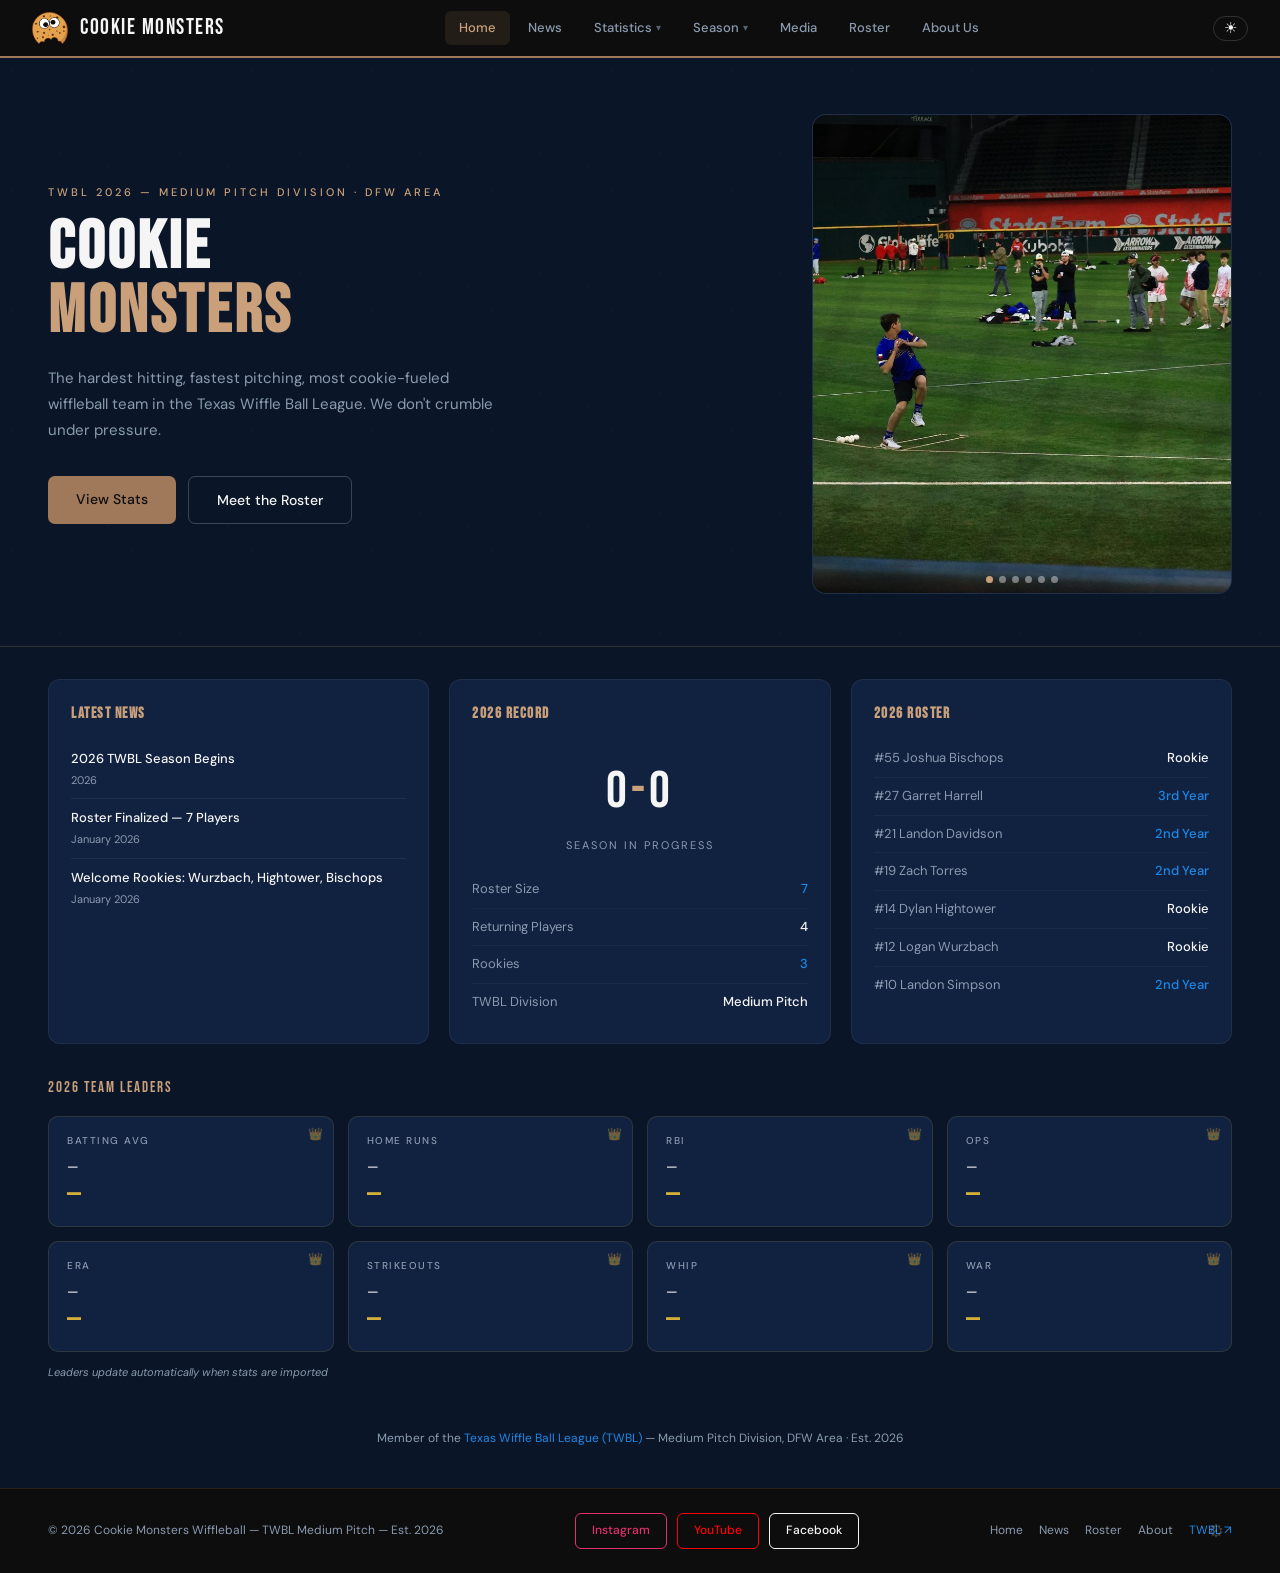
==== index.html @ b8bfb350 "Add files via upload" ====
<!DOCTYPE html>
<html lang="en">
<head>
  <meta charset="UTF-8"/>
  <meta name="viewport" content="width=device-width, initial-scale=1.0"/>
  <title>Cookie Monsters — TWBL Wiffleball</title>
  <meta name="description" content="Cookie Monsters wiffleball team — TWBL Medium Pitch Division, DFW Area. Est. 2026."/>
  <link rel="icon" type="image/png" href="assets/logo-transparent.png"/>
  <link rel="stylesheet" href="style.css"/>
</head>
<body>

<nav>
  <a class="nav-logo" href="#home" onclick="showPage('home')">
    <img src="assets/logo-transparent.png" alt="Cookie Monsters Logo"/>
    COOKIE MONSTERS
  </a>
  <ul class="nav-links" id="nav-links">
    <li><a class="nav-link active" data-page="home" href="#home" onclick="showPage('home')">Home</a></li>
    <li><a class="nav-link" data-page="news" href="#news" onclick="showPage('news')">News</a></li>
    <li class="nav-dropdown" id="stats-dropdown">
      <a class="nav-link" data-page="stats" href="#batting" onclick="showStatsNav()">
        Statistics <span class="dropdown-arrow">▾</span>
      </a>
      <div class="dropdown-menu">
        <a class="dropdown-item" data-tab="batting"  href="#batting"  onclick="showStats('batting')">Batting Stats</a>
        <a class="dropdown-item" data-tab="pitching" href="#pitching" onclick="showStats('pitching')">Pitching Stats</a>
        <a class="dropdown-item" data-tab="fielding" href="#fielding" onclick="showStats('fielding')">Fielding Stats</a>
        <a class="dropdown-item" data-tab="advanced" href="#advanced" onclick="showStats('advanced')">Advanced Stats</a>
        <a class="dropdown-item" data-tab="team"     href="#team"     onclick="showStats('team')">Team Stats</a>
        <div class="dropdown-divider"></div>
        <a class="dropdown-item" data-tab="import"   href="#import"   onclick="showStats('import')">⬆ Import Spreadsheet</a>
      </div>
    </li>
    <li class="nav-dropdown" id="season-dropdown">
      <a class="nav-link" data-page="season" href="#recaps" onclick="showPage('recaps')">
        Season <span class="dropdown-arrow">▾</span>
      </a>
      <div class="dropdown-menu">
        <a class="dropdown-item" data-page="results" href="#results" onclick="showPage('results')">Results</a>
        <a class="dropdown-item" data-page="recaps"  href="#recaps"  onclick="showPage('recaps')">Season Recaps</a>
      </div>
    </li>
    <li><a class="nav-link" data-page="media" href="#media" onclick="showPage('media')">Media</a></li>
    <li><a class="nav-link" data-page="roster" href="#roster" onclick="showPage('roster')">Roster</a></li>
    <li><a class="nav-link" data-page="about"  href="#about"  onclick="showPage('about')">About Us</a></li>
  </ul>
  <button class="theme-toggle" id="theme-toggle" onclick="toggleTheme()" aria-label="Toggle theme">☀</button>
  <button class="nav-hamburger" id="hamburger" aria-label="Open menu">
    <span></span><span></span><span></span>
  </button>
</nav>

<!-- HOME -->
<main id="page-home" class="page active">
  <section class="hero hero-split">
    <div class="hero-pattern"></div>
    <div class="hero-content">
      <div class="hero-tag">TWBL 2026 — Medium Pitch Division · DFW Area</div>
      <h1>COOKIE<br><span>MONSTERS</span></h1>
      <p>The hardest hitting, fastest pitching, most cookie-fueled wiffleball team in the Texas Wiffle Ball League. We don't crumble under pressure.</p>
      <div class="hero-btns">
        <a class="btn-primary" href="#batting" onclick="showStats('batting')">View Stats</a>
        <a class="btn-outline" href="#roster"  onclick="showPage('roster')">Meet the Roster</a>
      </div>
    </div>
    <div class="hero-slideshow">
      <div class="slideshow-track" id="slideshow-track">
        <div class="slide"><img src="assets/MediaPic5.jpg" alt="Cookie Monsters"/></div>
        <div class="slide"><img src="assets/MediaPic7.jpg" alt="Cookie Monsters"/></div>
        <div class="slide"><img src="assets/MediaPic1.jpg" alt="Cookie Monsters"/></div>
        <div class="slide"><img src="assets/MediaPic4.jpg" alt="Cookie Monsters"/></div>
        <div class="slide"><img src="assets/MediaPic3.jpg" alt="Cookie Monsters"/></div>
        <div class="slide"><img src="assets/MediaPic8.jpg" alt="Cookie Monsters"/></div>
      </div>
      <div class="slideshow-dots" id="slideshow-dots"></div>
      <button class="slideshow-nav prev" onclick="slideshowNav(-1)">‹</button>
      <button class="slideshow-nav next" onclick="slideshowNav(1)">›</button>
    </div>
  </section>
  <section class="home-grid">
    <div class="home-card">
      <h3>Latest News</h3>
      <div class="news-item"><div class="title">2026 TWBL Season Begins</div><div class="date">2026</div></div>
      <div class="news-item"><div class="title">Roster Finalized — 7 Players</div><div class="date">January 2026</div></div>
      <div class="news-item"><div class="title">Welcome Rookies: Wurzbach, Hightower, Bischops</div><div class="date">January 2026</div></div>
    </div>
    <div class="home-card">
      <h3>2026 Record</h3>
      <div class="record-display">
        <div class="record-num" id="home-record-display">0<span>-</span>0</div>
        <div class="record-sub">Season In Progress</div>
      </div>
      <div class="stat-row"><span class="stat-label">Roster Size</span><span class="stat-val blue">7</span></div>
      <div class="stat-row"><span class="stat-label">Returning Players</span><span class="stat-val">4</span></div>
      <div class="stat-row"><span class="stat-label">Rookies</span><span class="stat-val blue">3</span></div>
      <div class="stat-row"><span class="stat-label">TWBL Division</span><span class="stat-val">Medium Pitch</span></div>
    </div>
    <div class="home-card">
      <h3>2026 Roster</h3>
      <div class="stat-row"><span class="stat-label">#55 Joshua Bischops</span><span class="stat-val">Rookie</span></div>
      <div class="stat-row"><span class="stat-label">#27 Garret Harrell</span><span class="stat-val blue">3rd Year</span></div>
      <div class="stat-row"><span class="stat-label">#21 Landon Davidson</span><span class="stat-val blue">2nd Year</span></div>
      <div class="stat-row"><span class="stat-label">#19 Zach Torres</span><span class="stat-val blue">2nd Year</span></div>
      <div class="stat-row"><span class="stat-label">#14 Dylan Hightower</span><span class="stat-val">Rookie</span></div>
      <div class="stat-row"><span class="stat-label">#12 Logan Wurzbach</span><span class="stat-val">Rookie</span></div>
      <div class="stat-row"><span class="stat-label">#10 Landon Simpson</span><span class="stat-val blue">2nd Year</span></div>
    </div>
  </section>

  <!-- LEADERBOARD -->
  <div class="leaderboard-section">
    <div class="leaderboard-title">2026 Team Leaders</div>
    <div class="leaderboard-grid" id="leaderboard-grid">
      <div class="leader-card gold">
        <div class="leader-crown">👑</div>
        <div class="leader-stat-name">Batting Avg</div>
        <div class="leader-name" id="leader-ba-name">—</div>
        <div class="leader-val" id="leader-ba-val">—</div>
      </div>
      <div class="leader-card gold">
        <div class="leader-crown">👑</div>
        <div class="leader-stat-name">Home Runs</div>
        <div class="leader-name" id="leader-hr-name">—</div>
        <div class="leader-val" id="leader-hr-val">—</div>
      </div>
      <div class="leader-card gold">
        <div class="leader-crown">👑</div>
        <div class="leader-stat-name">RBI</div>
        <div class="leader-name" id="leader-rbi-name">—</div>
        <div class="leader-val" id="leader-rbi-val">—</div>
      </div>
      <div class="leader-card gold">
        <div class="leader-crown">👑</div>
        <div class="leader-stat-name">OPS</div>
        <div class="leader-name" id="leader-ops-name">—</div>
        <div class="leader-val" id="leader-ops-val">—</div>
      </div>
      <div class="leader-card gold">
        <div class="leader-crown">👑</div>
        <div class="leader-stat-name">ERA</div>
        <div class="leader-name" id="leader-era-name">—</div>
        <div class="leader-val" id="leader-era-val">—</div>
      </div>
      <div class="leader-card gold">
        <div class="leader-crown">👑</div>
        <div class="leader-stat-name">Strikeouts</div>
        <div class="leader-name" id="leader-so-name">—</div>
        <div class="leader-val" id="leader-so-val">—</div>
      </div>
      <div class="leader-card gold">
        <div class="leader-crown">👑</div>
        <div class="leader-stat-name">WHIP</div>
        <div class="leader-name" id="leader-whip-name">—</div>
        <div class="leader-val" id="leader-whip-val">—</div>
      </div>
      <div class="leader-card gold">
        <div class="leader-crown">👑</div>
        <div class="leader-stat-name">WAR</div>
        <div class="leader-name" id="leader-war-name">—</div>
        <div class="leader-val" id="leader-war-val">—</div>
      </div>
    </div>
    <div class="leaderboard-note">Leaders update automatically when stats are imported</div>
  </div>


  <!-- NEXT GAME + PLAYER OF THE GAME -->
  <div class="home-middle-row">

    <!-- NEXT GAME COUNTDOWN -->
    <div class="next-game-card" id="next-game-card" style="display:none;">
      <div class="next-game-label">Next Game</div>
      <div class="next-game-opponent" id="ng-opponent">—</div>
      <div class="next-game-meta" id="ng-meta">—</div>
      <div class="countdown-row">
        <div class="countdown-unit"><div class="countdown-val" id="cd-days">00</div><div class="countdown-label">Days</div></div>
        <div class="countdown-sep">:</div>
        <div class="countdown-unit"><div class="countdown-val" id="cd-hours">00</div><div class="countdown-label">Hrs</div></div>
        <div class="countdown-sep">:</div>
        <div class="countdown-unit"><div class="countdown-val" id="cd-mins">00</div><div class="countdown-label">Min</div></div>
        <div class="countdown-sep">:</div>
        <div class="countdown-unit"><div class="countdown-val" id="cd-secs">00</div><div class="countdown-label">Sec</div></div>
      </div>
      <div class="next-game-location" id="ng-location"></div>
    </div>

    <!-- PLAYER OF THE GAME -->
    <div class="potg-card" id="potg-card" style="display:none;">
      <div class="potg-label">⭐ Player of the Game</div>
      <div class="potg-inner">
        <div class="potg-number" id="potg-number">—</div>
        <div class="potg-info">
          <div class="potg-name" id="potg-name">—</div>
          <div class="potg-game" id="potg-game">—</div>
          <div class="potg-stats" id="potg-stats"></div>
        </div>
      </div>
    </div>

  </div>

  <!-- LAST GAME SPOTLIGHT -->
  <div class="last-game-section" id="last-game-section" style="display:none;">
    <div class="last-game-label">Last Game</div>
    <div class="last-game-card">
      <div class="last-game-result" id="lg-result-badge"></div>
      <div class="last-game-info">
        <div class="last-game-score" id="lg-score">—</div>
        <div class="last-game-opp" id="lg-opp">—</div>
        <div class="last-game-meta" id="lg-meta">—</div>
      </div>
      <div class="last-game-notes" id="lg-notes"></div>
    </div>
  </div>

  <div class="home-footer-note">
    Member of the <a href="https://www.texaswiffleball.com" target="_blank" rel="noopener">Texas Wiffle Ball League (TWBL)</a> — Medium Pitch Division, DFW Area · Est. 2026
  </div>
</main>

<!-- NEWS -->
<main id="page-news" class="page">
  <div class="page-header"><h2>News &amp; Updates</h2><p>Game recaps, announcements, and team highlights</p></div>
  <div class="news-filter-bar">
    <button class="news-filter-btn active" onclick="filterNews('all', this)">All</button>
    <button class="news-filter-btn" onclick="filterNews('recap', this)">Game Recaps</button>
    <button class="news-filter-btn" onclick="filterNews('team', this)">Team News</button>
    <button class="news-filter-btn" onclick="filterNews('media', this)">Media</button>
  </div>
  <section class="news-grid" id="news-grid">
    <article class="news-card" data-category="team"><div class="news-img">TEAM NEWS</div><div class="news-body"><div class="news-tag">Team News</div><h3>2026 Roster Finalized</h3><p>Cookie Monsters are locked in for TWBL 2026 with 4 returning players and 3 rookies joining the squad. Watch out for this crew.</p><div class="news-date">January 2026</div></div></article>
    <article class="news-card" data-category="team"><div class="news-img">SEASON PREVIEW</div><div class="news-body"><div class="news-tag">Preview</div><h3>Season Preview: TWBL 2026</h3><p>Breaking down the competition and what Cookie Monsters need to do to make a deep playoff run this year.</p><div class="news-date">January 2026</div></div></article>
    <article class="news-card" data-category="team"><div class="news-img">ROOKIE SPOTLIGHT</div><div class="news-body"><div class="news-tag">Spotlight</div><h3>Rookie Watch: Wurzbach, Hightower &amp; Bischops</h3><p>Three new faces join the Cookie Monsters lineup for 2026. Get to know them before opening day.</p><div class="news-date">January 2026</div></div></article>
    <article class="news-card" data-category="media"><div class="news-img">YOUTUBE</div><div class="news-body"><div class="news-tag">YouTube</div><h3>Follow Us on YouTube</h3><p>Check out the Cookie Monsters YouTube channel for highlights, game recaps, and more from the 2026 TWBL season.</p><div class="news-date">2026</div></div></article>
  </section>

</main>

<!-- STATISTICS -->
<main id="page-stats" class="page">
  <div class="page-header">
    <h2 id="stats-title">Batting Stats</h2>
    <p id="stats-sub">2026 Season — Standard Batting</p>
  </div>
  <div class="stats-content">

    <!-- BATTING -->
    <div id="stat-batting" class="stat-tab">
      <div class="stats-section-label">Standard Batting — 2026 Season</div>
      <div class="stats-table-wrap">
        <table class="stats-table" id="table-batting">
          <thead><tr>
            <th>#</th><th>Player</th><th>G</th><th>PA</th><th>AB</th>
            <th>R</th><th>H</th><th>1B</th><th>2B</th><th>3B</th><th>HR</th>
            <th>RBI</th><th>BB</th><th>SO</th><th>BA</th><th>OBP</th><th>SLG</th><th>OPS</th><th>OPS+</th><th>WOBA</th><th>TB</th><th>WAR</th>
          </tr></thead>
          <tbody id="tbody-batting">
            <tr><td class="num">27</td><td class="name" onclick="showPlayer('harrell')" data-number="27">Garret Harrell</td><td>—</td><td>—</td><td>—</td><td>—</td><td>—</td><td>—</td><td>—</td><td>—</td><td>—</td><td>—</td><td>—</td><td>—</td><td>—</td><td>—</td><td>—</td><td>—</td><td>—</td><td>—</td><td>—</td><td>—</td></tr>
            <tr><td class="num">10</td><td class="name" onclick="showPlayer('simpson')" data-number="10">Landon Simpson</td><td>—</td><td>—</td><td>—</td><td>—</td><td>—</td><td>—</td><td>—</td><td>—</td><td>—</td><td>—</td><td>—</td><td>—</td><td>—</td><td>—</td><td>—</td><td>—</td><td>—</td><td>—</td><td>—</td><td>—</td></tr>
            <tr><td class="num">12</td><td class="name" onclick="showPlayer('wurzbach')" data-number="12">Logan Wurzbach</td><td>—</td><td>—</td><td>—</td><td>—</td><td>—</td><td>—</td><td>—</td><td>—</td><td>—</td><td>—</td><td>—</td><td>—</td><td>—</td><td>—</td><td>—</td><td>—</td><td>—</td><td>—</td><td>—</td><td>—</td></tr>
            <tr><td class="num">14</td><td class="name" onclick="showPlayer('hightower')" data-number="14">Dylan Hightower</td><td>—</td><td>—</td><td>—</td><td>—</td><td>—</td><td>—</td><td>—</td><td>—</td><td>—</td><td>—</td><td>—</td><td>—</td><td>—</td><td>—</td><td>—</td><td>—</td><td>—</td><td>—</td><td>—</td><td>—</td></tr>
            <tr><td class="num">19</td><td class="name" onclick="showPlayer('torres')" data-number="19">Zach Torres</td><td>—</td><td>—</td><td>—</td><td>—</td><td>—</td><td>—</td><td>—</td><td>—</td><td>—</td><td>—</td><td>—</td><td>—</td><td>—</td><td>—</td><td>—</td><td>—</td><td>—</td><td>—</td><td>—</td><td>—</td></tr>
            <tr><td class="num">21</td><td class="name" onclick="showPlayer('davidson')" data-number="21">Landon Davidson</td><td>—</td><td>—</td><td>—</td><td>—</td><td>—</td><td>—</td><td>—</td><td>—</td><td>—</td><td>—</td><td>—</td><td>—</td><td>—</td><td>—</td><td>—</td><td>—</td><td>—</td><td>—</td><td>—</td><td>—</td></tr>
            <tr><td class="num">55</td><td class="name" onclick="showPlayer('bischops')" data-number="55">Joshua Bischops</td><td>—</td><td>—</td><td>—</td><td>—</td><td>—</td><td>—</td><td>—</td><td>—</td><td>—</td><td>—</td><td>—</td><td>—</td><td>—</td><td>—</td><td>—</td><td>—</td><td>—</td><td>—</td><td>—</td><td>—</td></tr>
          </tbody>
        </table>
      </div>
      <p class="stats-empty">Stats will populate once the 2026 season begins. Click a player name to view their profile.</p>
    </div>

    <!-- PITCHING -->
    <div id="stat-pitching" class="stat-tab" style="display:none;">
      <div class="stats-section-label">Standard Pitching — 2026 Season</div>
      <div class="stats-table-wrap">
        <table class="stats-table" id="table-pitching">
          <thead><tr>
            <th>#</th><th>Player</th><th>W</th><th>L</th><th>W-L%</th><th>ERA</th>
            <th>G</th><th>GS</th><th>GF</th><th>SV</th><th>IP</th><th>H</th>
            <th>R</th><th>ER</th><th>HR</th><th>BB</th><th>SO</th><th>BF</th><th>WHIP</th><th>SO/BB</th><th>WAR</th>
          </tr></thead>
          <tbody id="tbody-pitching">
            <tr><td class="num">27</td><td class="name" onclick="showPlayer('harrell')" data-number="27">Garret Harrell</td><td>—</td><td>—</td><td>—</td><td>—</td><td>—</td><td>—</td><td>—</td><td>—</td><td>—</td><td>—</td><td>—</td><td>—</td><td>—</td><td>—</td><td>—</td><td>—</td><td>—</td><td>—</td><td>—</td></tr>
            <tr><td class="num">10</td><td class="name" onclick="showPlayer('simpson')" data-number="10">Landon Simpson</td><td>—</td><td>—</td><td>—</td><td>—</td><td>—</td><td>—</td><td>—</td><td>—</td><td>—</td><td>—</td><td>—</td><td>—</td><td>—</td><td>—</td><td>—</td><td>—</td><td>—</td><td>—</td><td>—</td></tr>
            <tr><td class="num">12</td><td class="name" onclick="showPlayer('wurzbach')" data-number="12">Logan Wurzbach</td><td>—</td><td>—</td><td>—</td><td>—</td><td>—</td><td>—</td><td>—</td><td>—</td><td>—</td><td>—</td><td>—</td><td>—</td><td>—</td><td>—</td><td>—</td><td>—</td><td>—</td><td>—</td><td>—</td></tr>
            <tr><td class="num">14</td><td class="name" onclick="showPlayer('hightower')" data-number="14">Dylan Hightower</td><td>—</td><td>—</td><td>—</td><td>—</td><td>—</td><td>—</td><td>—</td><td>—</td><td>—</td><td>—</td><td>—</td><td>—</td><td>—</td><td>—</td><td>—</td><td>—</td><td>—</td><td>—</td><td>—</td></tr>
            <tr><td class="num">19</td><td class="name" onclick="showPlayer('torres')" data-number="19">Zach Torres</td><td>—</td><td>—</td><td>—</td><td>—</td><td>—</td><td>—</td><td>—</td><td>—</td><td>—</td><td>—</td><td>—</td><td>—</td><td>—</td><td>—</td><td>—</td><td>—</td><td>—</td><td>—</td><td>—</td></tr>
            <tr><td class="num">21</td><td class="name" onclick="showPlayer('davidson')" data-number="21">Landon Davidson</td><td>—</td><td>—</td><td>—</td><td>—</td><td>—</td><td>—</td><td>—</td><td>—</td><td>—</td><td>—</td><td>—</td><td>—</td><td>—</td><td>—</td><td>—</td><td>—</td><td>—</td><td>—</td><td>—</td></tr>
            <tr><td class="num">55</td><td class="name" onclick="showPlayer('bischops')" data-number="55">Joshua Bischops</td><td>—</td><td>—</td><td>—</td><td>—</td><td>—</td><td>—</td><td>—</td><td>—</td><td>—</td><td>—</td><td>—</td><td>—</td><td>—</td><td>—</td><td>—</td><td>—</td><td>—</td><td>—</td><td>—</td></tr>
          </tbody>
        </table>
      </div>
      <p class="stats-empty">Stats will populate once the 2026 season begins. Click a player name to view their profile.</p>
    </div>

    <!-- FIELDING -->
    <div id="stat-fielding" class="stat-tab" style="display:none;">
      <div class="stats-section-label">Standard Fielding — 2026 Season</div>
      <div class="stats-table-wrap">
        <table class="stats-table" id="table-fielding">
          <thead><tr>
            <th>#</th><th>Player</th><th>G</th><th>GS</th><th>Inn</th><th>CH</th><th>PO</th><th>A</th><th>E</th><th>DP</th><th>Fld%</th><th>RF/4</th><th>RF/G</th><th>POS</th><th>WAR</th>
          </tr></thead>
          <tbody id="tbody-fielding">
            <tr><td class="num">27</td><td class="name" onclick="showPlayer('harrell')" data-number="27">Garret Harrell</td><td>—</td><td>—</td><td>—</td><td>—</td><td>—</td><td>—</td><td>—</td><td>—</td><td>—</td><td>—</td><td>—</td><td>—</td><td>—</td></tr>
            <tr><td class="num">10</td><td class="name" onclick="showPlayer('simpson')" data-number="10">Landon Simpson</td><td>—</td><td>—</td><td>—</td><td>—</td><td>—</td><td>—</td><td>—</td><td>—</td><td>—</td><td>—</td><td>—</td><td>—</td><td>—</td></tr>
            <tr><td class="num">12</td><td class="name" onclick="showPlayer('wurzbach')" data-number="12">Logan Wurzbach</td><td>—</td><td>—</td><td>—</td><td>—</td><td>—</td><td>—</td><td>—</td><td>—</td><td>—</td><td>—</td><td>—</td><td>—</td><td>—</td></tr>
            <tr><td class="num">14</td><td class="name" onclick="showPlayer('hightower')" data-number="14">Dylan Hightower</td><td>—</td><td>—</td><td>—</td><td>—</td><td>—</td><td>—</td><td>—</td><td>—</td><td>—</td><td>—</td><td>—</td><td>—</td><td>—</td></tr>
            <tr><td class="num">19</td><td class="name" onclick="showPlayer('torres')" data-number="19">Zach Torres</td><td>—</td><td>—</td><td>—</td><td>—</td><td>—</td><td>—</td><td>—</td><td>—</td><td>—</td><td>—</td><td>—</td><td>—</td><td>—</td></tr>
            <tr><td class="num">21</td><td class="name" onclick="showPlayer('davidson')" data-number="21">Landon Davidson</td><td>—</td><td>—</td><td>—</td><td>—</td><td>—</td><td>—</td><td>—</td><td>—</td><td>—</td><td>—</td><td>—</td><td>—</td><td>—</td></tr>
            <tr><td class="num">55</td><td class="name" onclick="showPlayer('bischops')" data-number="55">Joshua Bischops</td><td>—</td><td>—</td><td>—</td><td>—</td><td>—</td><td>—</td><td>—</td><td>—</td><td>—</td><td>—</td><td>—</td><td>—</td><td>—</td></tr>
          </tbody>
        </table>
      </div>
      <p class="stats-empty">Stats will populate once the 2026 season begins.</p>
    </div>

    <!-- ADVANCED -->
    <div id="stat-advanced" class="stat-tab" style="display:none;">
      <div class="stats-section-label">Advanced Batting — 2026 Season</div>
      <div class="stats-table-wrap">
        <table class="stats-table" id="table-advanced-bat">
          <thead><tr>
            <th>#</th><th>Player</th><th>BAbip</th><th>ISO</th><th>HR%</th><th>SO%</th><th>BB%</th><th>RS%</th><th>SOS%</th><th>SOL%</th>
          </tr></thead>
          <tbody id="tbody-advanced-bat">
            <tr><td class="num">27</td><td class="name" onclick="showPlayer('harrell')" data-number="27">Garret Harrell</td><td>—</td><td>—</td><td>—</td><td>—</td><td>—</td><td>—</td><td>—</td><td>—</td></tr>
            <tr><td class="num">10</td><td class="name" onclick="showPlayer('simpson')" data-number="10">Landon Simpson</td><td>—</td><td>—</td><td>—</td><td>—</td><td>—</td><td>—</td><td>—</td><td>—</td></tr>
            <tr><td class="num">12</td><td class="name" onclick="showPlayer('wurzbach')" data-number="12">Logan Wurzbach</td><td>—</td><td>—</td><td>—</td><td>—</td><td>—</td><td>—</td><td>—</td><td>—</td></tr>
            <tr><td class="num">14</td><td class="name" onclick="showPlayer('hightower')" data-number="14">Dylan Hightower</td><td>—</td><td>—</td><td>—</td><td>—</td><td>—</td><td>—</td><td>—</td><td>—</td></tr>
            <tr><td class="num">19</td><td class="name" onclick="showPlayer('torres')" data-number="19">Zach Torres</td><td>—</td><td>—</td><td>—</td><td>—</td><td>—</td><td>—</td><td>—</td><td>—</td></tr>
            <tr><td class="num">21</td><td class="name" onclick="showPlayer('davidson')" data-number="21">Landon Davidson</td><td>—</td><td>—</td><td>—</td><td>—</td><td>—</td><td>—</td><td>—</td><td>—</td></tr>
            <tr><td class="num">55</td><td class="name" onclick="showPlayer('bischops')" data-number="55">Joshua Bischops</td><td>—</td><td>—</td><td>—</td><td>—</td><td>—</td><td>—</td><td>—</td><td>—</td></tr>
          </tbody>
        </table>
      </div>
      <div class="stats-section-label" style="margin-top:28px;">Advanced Pitching — 2026 Season</div>
      <div class="stats-table-wrap">
        <table class="stats-table" id="table-advanced-pit">
          <thead><tr>
            <th>#</th><th>Player</th><th>BA</th><th>OBP</th><th>SLG</th><th>OPS</th><th>BAbip</th>
          </tr></thead>
          <tbody id="tbody-advanced-pit">
            <tr><td class="num">27</td><td class="name" onclick="showPlayer('harrell')" data-number="27">Garret Harrell</td><td>—</td><td>—</td><td>—</td><td>—</td><td>—</td></tr>
            <tr><td class="num">10</td><td class="name" onclick="showPlayer('simpson')" data-number="10">Landon Simpson</td><td>—</td><td>—</td><td>—</td><td>—</td><td>—</td></tr>
            <tr><td class="num">12</td><td class="name" onclick="showPlayer('wurzbach')" data-number="12">Logan Wurzbach</td><td>—</td><td>—</td><td>—</td><td>—</td><td>—</td></tr>
            <tr><td class="num">14</td><td class="name" onclick="showPlayer('hightower')" data-number="14">Dylan Hightower</td><td>—</td><td>—</td><td>—</td><td>—</td><td>—</td></tr>
            <tr><td class="num">19</td><td class="name" onclick="showPlayer('torres')" data-number="19">Zach Torres</td><td>—</td><td>—</td><td>—</td><td>—</td><td>—</td></tr>
            <tr><td class="num">21</td><td class="name" onclick="showPlayer('davidson')" data-number="21">Landon Davidson</td><td>—</td><td>—</td><td>—</td><td>—</td><td>—</td></tr>
            <tr><td class="num">55</td><td class="name" onclick="showPlayer('bischops')" data-number="55">Joshua Bischops</td><td>—</td><td>—</td><td>—</td><td>—</td><td>—</td></tr>
          </tbody>
        </table>
      </div>
      <p class="stats-empty">Advanced stats will populate once the 2026 season begins.</p>
    </div>

    <!-- TEAM -->
    <div id="stat-team" class="stat-tab" style="display:none;">
      <div class="stats-section-label">Team Overview — 2026 Season</div>
      <div class="stats-table-wrap">
        <table class="stats-table">
          <thead><tr><th>Category</th><th>Value</th><th>TWBL Rank</th></tr></thead>
          <tbody id="tbody-team">
            <tr><td>Record</td><td>0-0</td><td>—</td></tr>
            <tr><td>Runs / Game</td><td>—</td><td>—</td></tr>
            <tr><td>Runs Allowed / Game</td><td>—</td><td>—</td></tr>
            <tr><td>Team BA</td><td>—</td><td>—</td></tr>
            <tr><td>Team OBP</td><td>—</td><td>—</td></tr>
            <tr><td>Team SLG</td><td>—</td><td>—</td></tr>
            <tr><td>Team OPS</td><td>—</td><td>—</td></tr>
            <tr><td>Team ERA</td><td>—</td><td>—</td></tr>
            <tr><td>Team WHIP</td><td>—</td><td>—</td></tr>
            <tr><td>Team HR</td><td>—</td><td>—</td></tr>
            <tr><td>TWBL Division</td><td>Medium Pitch</td><td>—</td></tr>
          </tbody>
        </table>
      </div>
      <p class="stats-empty">Team stats will populate once the 2026 season begins.</p>
    </div>

    <!-- IMPORT -->
    <div id="stat-import" class="stat-tab" style="display:none;">
      <div class="import-box">
        <div class="import-header">
          <h3>Import Stats from Spreadsheet</h3>
          <p>Export your stats sheet as <strong>.csv</strong> and upload it here. Stats update across all pages instantly. Column headers must match exactly.</p>
        </div>

        <div class="import-section">
          <div class="import-label">Step 1 — Choose stat type</div>
          <div class="import-type-tabs">
            <button class="import-type-btn active" onclick="setImportType('batting',this)">Batting</button>
            <button class="import-type-btn" onclick="setImportType('pitching',this)">Pitching</button>
            <button class="import-type-btn" onclick="setImportType('fielding',this)">Fielding</button>
            <button class="import-type-btn" onclick="setImportType('advanced',this)">Advanced</button>
            <button class="import-type-btn" onclick="setImportType('team',this)">Team</button>
          </div>
        </div>

        <div class="import-section">
          <div class="import-label">Step 2 — Required CSV column headers (row 1)</div>
          <div class="import-format" id="format-batting"><code>#, Player, G, PA, AB, R, H, 1B, 2B, 3B, HR, RBI, BB, SO, BA, OBP, SLG, OPS, OPS+, WOBA, TB, WAR</code></div>
          <div class="import-format" id="format-pitching" style="display:none;"><code>#, Player, W, L, W-L%, ERA, G, GS, GF, SV, IP, H, R, ER, HR, BB, SO, BF, WHIP, SO/BB, WAR</code></div>
          <div class="import-format" id="format-fielding" style="display:none;"><code>#, Player, G, GS, Inn, CH, PO, A, E, DP, Fld%, RF/4, RF/G, POS, WAR</code></div>
          <div class="import-format" id="format-advanced" style="display:none;"><code>#, Player, BAbip, ISO, HR%, SO%, BB%, RS%, SOS%, SOL%</code><p class="import-hint">For advanced pitching use a second CSV with: #, Player, BA, OBP, SLG, OPS, BAbip</p></div>
          <div class="import-format" id="format-team" style="display:none;"><code>Category, Value, TWBL Rank</code></div>
          <div style="margin-top:10px;display:flex;gap:8px;flex-wrap:wrap;">
            <button class="btn-outline btn-sm" onclick="downloadTemplate('batting')">⬇ Batting Template</button>
            <button class="btn-outline btn-sm" onclick="downloadTemplate('pitching')">⬇ Pitching Template</button>
            <button class="btn-outline btn-sm" onclick="downloadTemplate('fielding')">⬇ Fielding Template</button>
            <button class="btn-outline btn-sm" onclick="downloadTemplate('team')">⬇ Team Template</button>
          </div>
        </div>

        <div class="import-section">
          <div class="import-label">Step 3 — Upload your CSV</div>
          <label class="file-drop-zone" id="drop-zone" for="csv-file-input">
            <div class="drop-icon">📂</div>
            <div class="drop-text">Click to choose a .csv file</div>
            <div class="drop-sub">or drag and drop here</div>
            <input type="file" id="csv-file-input" accept=".csv" style="display:none;"/>
          </label>
        </div>

        <div class="import-section" id="import-preview-section" style="display:none;">
          <div class="import-label">Preview — <span id="preview-count"></span></div>
          <div class="import-preview-wrap">
            <table class="stats-table" id="import-preview-table"></table>
          </div>
          <div class="import-actions">
            <button class="btn-primary" onclick="applyImport()">✓ Apply to Stats Pages</button>
            <button class="btn-cancel" onclick="cancelImport()">Cancel</button>
          </div>
        </div>

        <div class="import-success" id="import-success" style="display:none;">
          ✓ Stats updated! <a href="#batting" onclick="showStats('batting')">View Batting Stats →</a>
        </div>
        <div class="import-error" id="import-error" style="display:none;"></div>
      </div>
    </div>

  </div>
</main>


<!-- MEDIA -->
<main id="page-media" class="page">
  <div class="page-header"><h2>Media</h2><p>Highlights, photos, and content from Cookie Monsters</p></div>

  <!-- YouTube Latest -->
  <div class="media-section-label">Latest from YouTube</div>
  <div class="youtube-section">
    <div class="yt-feature">
      <iframe
        src="https://www.youtube.com/embed/PfHIUKEE9QQ?start=68"
        title="Cookie Monsters — Latest Video"
        frameborder="0"
        allow="accelerometer; autoplay; clipboard-write; encrypted-media; gyroscope; picture-in-picture"
        allowfullscreen
        style="width:100%;aspect-ratio:16/9;border-radius:12px;border:1px solid var(--border);">
      </iframe>
    </div>
    <div class="yt-thumbnails" id="yt-thumbnails">
      <div class="yt-thumb-card"><div class="yt-thumb-img"></div><div class="yt-thumb-label">Game Highlights</div></div>
      <div class="yt-thumb-card"><div class="yt-thumb-img"></div><div class="yt-thumb-label">Season Recap</div></div>
      <div class="yt-thumb-card"><div class="yt-thumb-img"></div><div class="yt-thumb-label">Behind the Scenes</div></div>
    </div>
  </div>

  <!-- Photo Gallery -->
  <div class="media-section-label">Photo Gallery</div>

  <div class="gallery-grid" id="gallery-grid">
    <!-- PHOTO SLOTS — replace src="#" with your actual image paths -->
    <!-- To add a photo: copy one of the blocks below, paste it in, change src to your image file path -->
    <div class="gallery-item placeholder"><div class="gallery-placeholder-icon">📸</div><div class="gallery-placeholder-text">Add a photo</div></div>
    <div class="gallery-item placeholder"><div class="gallery-placeholder-icon">📸</div><div class="gallery-placeholder-text">Add a photo</div></div>
    <div class="gallery-item placeholder"><div class="gallery-placeholder-icon">📸</div><div class="gallery-placeholder-text">Add a photo</div></div>
    <div class="gallery-item placeholder"><div class="gallery-placeholder-icon">📸</div><div class="gallery-placeholder-text">Add a photo</div></div>
    <div class="gallery-item placeholder"><div class="gallery-placeholder-icon">📸</div><div class="gallery-placeholder-text">Add a photo</div></div>
    <div class="gallery-item placeholder"><div class="gallery-placeholder-icon">📸</div><div class="gallery-placeholder-text">Add a photo</div></div>
  </div>

  <!-- Instagram CTA -->
  <div class="media-ig-cta">
    <div class="ig-cta-text">Follow us on Instagram for real-time updates</div>
    <a class="btn-primary" href="https://www.instagram.com/cookiemonsterswiffle/" target="_blank" rel="noopener">@cookiemonsterswiffle</a>
  </div>
</main>

<!-- SEASON RECAPS -->
<main id="page-recaps" class="page">
  <div class="page-header"><h2>Season Recaps</h2><p>A history of Cookie Monsters in competition</p></div>
  <section class="recaps-list">
    <div class="recap-card">
      <div class="recap-year">2026</div>
      <div class="recap-info"><h3>TWBL Founding Season — In Progress</h3><p>Cookie Monsters make their Texas Wiffle Ball League debut in the Medium Pitch Division. The squad is locked in and ready to compete. Full recap coming at season's end.</p></div>
      <span class="recap-badge badge-reg">Ongoing</span>
    </div>
    <div class="recap-card">
      <div class="recap-year">2025</div>
      <div class="recap-info"><h3>Tournament Season — Pre-TWBL</h3><p>Before joining the TWBL, Cookie Monsters cut their teeth on the tournament circuit. This is where the foundation was built and the team identity was formed.</p></div>
      <span class="recap-badge badge-run">Tournaments</span>
    </div>
  </section>
</main>


<!-- RESULTS -->
<main id="page-results" class="page">
  <div class="page-header">
    <h2>Game Results</h2>
    <p>2026 Season — TWBL Medium Pitch Division</p>
  </div>

  <!-- Season Summary Bar -->
  <div class="results-summary">
    <div class="results-stat-card">
      <div class="results-stat-val" id="res-wins">0</div>
      <div class="results-stat-label">Wins</div>
    </div>
    <div class="results-stat-card">
      <div class="results-stat-val" id="res-losses">0</div>
      <div class="results-stat-label">Losses</div>
    </div>
    <div class="results-stat-card">
      <div class="results-stat-val" id="res-pct">—</div>
      <div class="results-stat-label">Win %</div>
    </div>
    <div class="results-stat-card">
      <div class="results-stat-val" id="res-rs">0</div>
      <div class="results-stat-label">Runs Scored</div>
    </div>
    <div class="results-stat-card">
      <div class="results-stat-val" id="res-ra">0</div>
      <div class="results-stat-label">Runs Allowed</div>
    </div>
    <div class="results-stat-card">
      <div class="results-stat-val" id="res-streak">—</div>
      <div class="results-stat-label">Streak</div>
    </div>
  </div>

  <!-- Game Log Table -->
  <div class="stats-content">
    <div class="stats-table-wrap">
      <table class="stats-table">
        <thead>
          <tr>
            <th>Date</th>
            <th>Type</th>
            <th>Opponent</th>
            <th>Result</th>
            <th>Score</th>
            <th>Notes</th>
          </tr>
        </thead>
        <tbody id="game-log-tbody"></tbody>
      </table>
    </div>
  </div>

  <div style="padding:4px 48px 32px;font-size:12px;color:var(--gray);">
    Game results are added by the team admin. Check back after each game.
  </div>
</main>

<!-- ROSTER -->
<main id="page-roster" class="page">
  <div class="page-header"><h2>2026 Roster</h2><p>Click any player to view their full profile and stats</p></div>
  <section class="roster-grid">
    <div class="player-card" onclick="showPlayer('harrell')" data-number="27">
      <div class="player-avatar" style="border-color:#90caf9;">27</div>
      <div class="player-info"><div class="player-name-card">Garret Harrell</div><div class="player-meta"><span class="player-badge pb-vet">3rd Year</span><span class="player-badge pb-hand">R/R</span></div></div>
      <span class="player-arrow">→</span>
    </div>
    <div class="player-card" onclick="showPlayer('simpson')" data-number="10">
      <div class="player-avatar">10</div>
      <div class="player-info"><div class="player-name-card">Landon Simpson</div><div class="player-meta"><span class="player-badge pb-year">2nd Year</span><span class="player-badge pb-hand">R/R</span></div></div>
      <span class="player-arrow">→</span>
    </div>
    <div class="player-card" onclick="showPlayer('wurzbach')" data-number="12">
      <div class="player-avatar">12</div>
      <div class="player-info"><div class="player-name-card">Logan Wurzbach</div><div class="player-meta"><span class="player-badge pb-rook">Rookie</span><span class="player-badge pb-hand">R/R</span></div></div>
      <span class="player-arrow">→</span>
    </div>
    <div class="player-card" onclick="showPlayer('hightower')" data-number="14">
      <div class="player-avatar">14</div>
      <div class="player-info"><div class="player-name-card">Dylan Hightower</div><div class="player-meta"><span class="player-badge pb-rook">Rookie</span><span class="player-badge pb-hand">L/L</span></div></div>
      <span class="player-arrow">→</span>
    </div>
    <div class="player-card" onclick="showPlayer('torres')" data-number="19">
      <div class="player-avatar">19</div>
      <div class="player-info"><div class="player-name-card">Zach Torres</div><div class="player-meta"><span class="player-badge pb-year">2nd Year</span><span class="player-badge pb-hand">L/L</span></div></div>
      <span class="player-arrow">→</span>
    </div>
    <div class="player-card" onclick="showPlayer('davidson')" data-number="21">
      <div class="player-avatar">21</div>
      <div class="player-info"><div class="player-name-card">Landon Davidson</div><div class="player-meta"><span class="player-badge pb-year">2nd Year</span><span class="player-badge pb-hand">R/R</span></div></div>
      <span class="player-arrow">→</span>
    </div>
    <div class="player-card featured" onclick="showPlayer('bischops')" data-number="55">
      <div class="player-avatar" style="border-color:var(--cookie-light);">55</div>
      <div class="player-info"><div class="player-name-card">Joshua Bischops</div><div class="player-meta"><span class="player-badge pb-rook">Rookie</span><span class="player-badge pb-hand">R/R</span></div></div>
      <span class="player-arrow">→</span>
    </div>
  </section>
</main>

<!-- PLAYER PROFILE -->
<main id="page-player" class="page">
  <div class="player-profile-back">
    <a class="back-link" href="#roster" onclick="showPage('roster')">← Back to Roster</a>
    <button class="share-profile-btn" onclick="openShareCard()">⬆ Share Card</button>
  </div>
  <div class="player-profile-hero">
    <div class="profile-number" id="profile-number">55</div>
    <div class="profile-header-info">
      <h2 id="profile-name">Player Name</h2>
      <div class="profile-badges" id="profile-badges"></div>
    </div>
  </div>
  <div class="profile-content">
    <div class="profile-info-grid" id="profile-info-grid"></div>
    <div class="profile-section">
      <div class="profile-section-title">Batting — Career Splits</div>
      <div class="stats-table-wrap"><table class="stats-table" id="profile-bat-table"><thead id="profile-bat-head"></thead><tbody id="profile-bat-body"></tbody></table></div>
    </div>
    <div class="profile-section">
      <div class="profile-section-title">Pitching — Career Splits</div>
      <div class="stats-table-wrap"><table class="stats-table" id="profile-pit-table"><thead id="profile-pit-head"></thead><tbody id="profile-pit-body"></tbody></table></div>
    </div>
    <div class="profile-section">
      <div class="profile-section-title">Fielding — Career Splits</div>
      <div class="stats-table-wrap"><table class="stats-table" id="profile-fld-table"><thead id="profile-fld-head"></thead><tbody id="profile-fld-body"></tbody></table></div>
    </div>
  </div>
</main>

<!-- ABOUT -->
<main id="page-about" class="page">
  <div class="page-header"><h2>About Us</h2><p>The story behind the most cookie-fueled team in TWBL</p></div>
  <div class="about-hero">
    <h3>Who We Are</h3>
    <p>Hello, we are The Cookie Monsters. Founded in 2025 by Landon Simpson and Landon Davidson, we are a team built on competition, creativity, and a passion for the game. Our goal is to elevate wiffle ball through high-level play, engaging content, and a growing community.<br><br>
    We compete in the Texas Wiffle Ball League (TWBL) — Medium Pitch Division, DFW Area. Follow us on Instagram and YouTube to catch all the action.</p>
  </div>
  <div class="roster-section-label">2026 Roster</div>
  <section class="roster-grid" style="padding-bottom:48px;">
    <div class="player-card" onclick="showPlayer('harrell')" data-number="27"><div class="player-avatar" style="border-color:#90caf9;">27</div><div class="player-info"><div class="player-name-card">Garret Harrell</div><div class="player-meta"><span class="player-badge pb-vet">3rd Year</span><span class="player-badge pb-hand">R/R</span></div></div><span class="player-arrow">→</span></div>
    <div class="player-card" onclick="showPlayer('simpson')" data-number="10"><div class="player-avatar">10</div><div class="player-info"><div class="player-name-card">Landon Simpson</div><div class="player-meta"><span class="player-badge pb-year">2nd Year</span><span class="player-badge pb-hand">R/R</span></div></div><span class="player-arrow">→</span></div>
    <div class="player-card" onclick="showPlayer('wurzbach')" data-number="12"><div class="player-avatar">12</div><div class="player-info"><div class="player-name-card">Logan Wurzbach</div><div class="player-meta"><span class="player-badge pb-rook">Rookie</span><span class="player-badge pb-hand">R/R</span></div></div><span class="player-arrow">→</span></div>
    <div class="player-card" onclick="showPlayer('hightower')" data-number="14"><div class="player-avatar">14</div><div class="player-info"><div class="player-name-card">Dylan Hightower</div><div class="player-meta"><span class="player-badge pb-rook">Rookie</span><span class="player-badge pb-hand">L/L</span></div></div><span class="player-arrow">→</span></div>
    <div class="player-card" onclick="showPlayer('torres')" data-number="19"><div class="player-avatar">19</div><div class="player-info"><div class="player-name-card">Zach Torres</div><div class="player-meta"><span class="player-badge pb-year">2nd Year</span><span class="player-badge pb-hand">L/L</span></div></div><span class="player-arrow">→</span></div>
    <div class="player-card" onclick="showPlayer('davidson')" data-number="21"><div class="player-avatar">21</div><div class="player-info"><div class="player-name-card">Landon Davidson</div><div class="player-meta"><span class="player-badge pb-year">2nd Year</span><span class="player-badge pb-hand">R/R</span></div></div><span class="player-arrow">→</span></div>
    <div class="player-card featured" onclick="showPlayer('bischops')" data-number="55"><div class="player-avatar" style="border-color:var(--cookie-light);">55</div><div class="player-info"><div class="player-name-card">Joshua Bischops</div><div class="player-meta"><span class="player-badge pb-rook">Rookie</span><span class="player-badge pb-hand">R/R</span></div></div><span class="player-arrow">→</span></div>
  </section>
</main>

<footer>
  <div class="footer-left">&copy; 2026 Cookie Monsters Wiffleball &mdash; TWBL Medium Pitch &mdash; Est. 2026</div>
  <button class="admin-trigger-btn" onclick="openAdminPanel()" title="Admin Panel">⚙</button>
  <div class="footer-social">
    <a class="social-btn ig" href="https://www.instagram.com/cookiemonsterswiffle/" target="_blank" rel="noopener">Instagram</a>
    <a class="social-btn yt" href="https://www.youtube.com/@CookieMonstersWiffle" target="_blank" rel="noopener">YouTube</a>
    <a class="social-btn fb" href="https://www.facebook.com/search/top?q=cookie%20monsters%20wiffle" target="_blank" rel="noopener">Facebook</a>
  </div>
  <div class="footer-links">
    <a class="footer-link" href="#home"   onclick="showPage('home')">Home</a>
    <a class="footer-link" href="#news"   onclick="showPage('news')">News</a>
    <a class="footer-link" href="#roster" onclick="showPage('roster')">Roster</a>
    <a class="footer-link" href="#about"  onclick="showPage('about')">About</a>
    <a class="footer-twbl" href="https://www.texaswiffleball.com" target="_blank" rel="noopener">TWBL ↗</a>
  </div>
</footer>

<!-- PASSWORD OVERLAY -->
<div id="import-lock-overlay" style="display:none;position:fixed;inset:0;background:rgba(0,0,0,0.78);z-index:9999;align-items:center;justify-content:center;">
  <div style="background:#112240;border:1px solid rgba(160,120,90,0.3);border-radius:14px;padding:36px 40px;max-width:360px;width:90%;text-align:center;">
    <div style="font-family:'Bebas Neue',sans-serif;font-size:22px;letter-spacing:2px;color:#f5f5f5;margin-bottom:8px;">Admin Access</div>
    <div style="font-size:13px;color:#8a9bb0;margin-bottom:24px;">Enter the password to access stat imports.</div>
    <input id="import-lock-input" type="password" placeholder="Password"
      style="width:100%;padding:11px 14px;background:#0a1628;border:1px solid rgba(255,255,255,0.1);border-radius:7px;color:#f5f5f5;font-size:14px;font-family:'DM Sans',sans-serif;margin-bottom:12px;outline:none;"/>
    <div id="import-lock-error" style="display:none;color:#f09595;font-size:12px;margin-bottom:12px;">Incorrect password. Try again.</div>
    <div style="display:flex;gap:10px;justify-content:center;">
      <button onclick="submitImportPassword()" style="padding:10px 24px;background:#a0785a;color:#0d0d0d;font-weight:500;font-size:13px;border:none;border-radius:6px;cursor:pointer;font-family:'DM Sans',sans-serif;">Unlock</button>
      <button onclick="closeImportLock()" style="padding:10px 20px;background:transparent;color:#8a9bb0;font-size:13px;border:1px solid rgba(255,255,255,0.1);border-radius:6px;cursor:pointer;font-family:'DM Sans',sans-serif;">Cancel</button>
    </div>
  </div>
</div>


<!-- GALLERY LIGHTBOX -->
<div class="gallery-lightbox" id="gallery-lightbox">
  <button class="lightbox-close" onclick="closeLightbox()">✕</button>
  <button class="lightbox-nav lightbox-prev" onclick="lightboxNav(-1)">‹</button>
  <img class="lightbox-img" id="lightbox-img" src="" alt=""/>
  <button class="lightbox-nav lightbox-next" onclick="lightboxNav(1)">›</button>
</div>


<!-- ADMIN PASSWORD OVERLAY -->
<div id="admin-lock-overlay" style="display:none;position:fixed;inset:0;background:rgba(0,0,0,0.85);z-index:9999;align-items:center;justify-content:center;">
  <div style="background:#112240;border:1px solid rgba(160,120,90,0.3);border-radius:14px;padding:36px 40px;max-width:360px;width:90%;text-align:center;">
    <div style="font-family:'Bebas Neue',sans-serif;font-size:22px;letter-spacing:2px;color:#f5f5f5;margin-bottom:8px;">Admin Panel</div>
    <div style="font-size:13px;color:#8a9bb0;margin-bottom:24px;">Enter your admin password to continue.</div>
    <input id="admin-lock-input" type="password" placeholder="Admin password"
      style="width:100%;padding:11px 14px;background:#0a1628;border:1px solid rgba(255,255,255,0.1);border-radius:7px;color:#f5f5f5;font-size:14px;font-family:'DM Sans',sans-serif;margin-bottom:12px;outline:none;"/>
    <div id="admin-lock-error" style="display:none;color:#f09595;font-size:12px;margin-bottom:12px;">Incorrect password.</div>
    <div style="display:flex;gap:10px;justify-content:center;">
      <button onclick="submitAdminPassword()" style="padding:10px 24px;background:#a0785a;color:#0d0d0d;font-weight:500;font-size:13px;border:none;border-radius:6px;cursor:pointer;font-family:'DM Sans',sans-serif;">Unlock</button>
      <button onclick="closeAdminLock()" style="padding:10px 20px;background:transparent;color:#8a9bb0;font-size:13px;border:1px solid rgba(255,255,255,0.1);border-radius:6px;cursor:pointer;font-family:'DM Sans',sans-serif;">Cancel</button>
    </div>
  </div>
</div>

<!-- ADMIN PANEL OVERLAY -->
<div id="admin-panel-overlay" style="display:none;position:fixed;inset:0;background:rgba(0,0,0,0.85);z-index:9998;align-items:flex-start;justify-content:center;overflow-y:auto;padding:24px 0;">
  <div class="admin-panel">
    <div class="admin-panel-header">
      <div style="font-family:'Bebas Neue',sans-serif;font-size:24px;letter-spacing:2px;">Cookie Monsters Admin</div>
      <button onclick="closeAdminPanel()" style="background:none;border:none;color:#8a9bb0;font-size:22px;cursor:pointer;line-height:1;">✕</button>
    </div>

    <!-- Add Game Result -->
    <div class="admin-section">
      <div class="admin-section-title">Add Game Result</div>
      <div class="admin-form-grid">
        <div class="admin-field">
          <label>Date</label>
          <input type="date" id="admin-date"/>
        </div>
        <div class="admin-field">
          <label>Game Type</label>
          <select id="admin-type">
            <option value="TWBL">TWBL</option>
            <option value="Tournament">Tournament</option>
            <option value="Scrimmage">Scrimmage</option>
          </select>
        </div>
        <div class="admin-field">
          <label>Opponent</label>
          <input type="text" id="admin-opponent" placeholder="e.g. The Sluggers"/>
        </div>
        <div class="admin-field">
          <label>Result</label>
          <select id="admin-result">
            <option value="W">Win</option>
            <option value="L">Loss</option>
            <option value="T">Tie</option>
          </select>
        </div>
        <div class="admin-field">
          <label>Score (e.g. 8-3)</label>
          <input type="text" id="admin-score" placeholder="8-3"/>
        </div>
        <div class="admin-field">
          <label>Notes (optional)</label>
          <input type="text" id="admin-notes" placeholder="Game MVP, highlights..."/>
        </div>
      </div>
      <div id="admin-form-error" style="display:none;color:#f09595;font-size:12px;margin-bottom:10px;"></div>
      <button class="admin-submit-btn" onclick="adminAddGame()">+ Add Game</button>
    </div>

    <!-- Next Game -->
    <div class="admin-section">
      <div class="admin-section-title">Set Next Game</div>
      <div class="admin-form-grid">
        <div class="admin-field">
          <label>Date &amp; Time</label>
          <input type="datetime-local" id="admin-ng-datetime"/>
        </div>
        <div class="admin-field">
          <label>Opponent</label>
          <input type="text" id="admin-ng-opponent" placeholder="e.g. The Sluggers"/>
        </div>
        <div class="admin-field" style="grid-column:1/-1;">
          <label>Location (optional)</label>
          <input type="text" id="admin-ng-location" placeholder="e.g. Burleson Sports Complex"/>
        </div>
      </div>
      <div style="display:flex;gap:10px;">
        <button class="admin-submit-btn" onclick="adminSetNextGame()">Set Next Game</button>
        <button class="admin-submit-btn" style="background:rgba(226,75,74,0.3);color:#f09595;" onclick="adminClearNextGame()">Clear</button>
      </div>
    </div>

    <!-- Player of the Game -->
    <div class="admin-section">
      <div class="admin-section-title">Set Player of the Game</div>
      <div class="admin-form-grid">
        <div class="admin-field">
          <label>Player</label>
          <select id="admin-potg-player">
            <option value="">— Select Player —</option>
            <option value="harrell">Garret Harrell (#27)</option>
            <option value="simpson">Landon Simpson (#10)</option>
            <option value="wurzbach">Logan Wurzbach (#12)</option>
            <option value="hightower">Dylan Hightower (#14)</option>
            <option value="torres">Zach Torres (#19)</option>
            <option value="davidson">Landon Davidson (#21)</option>
            <option value="bischops">Joshua Bischops (#55)</option>
          </select>
        </div>
        <div class="admin-field">
          <label>Game (e.g. vs. Sluggers)</label>
          <input type="text" id="admin-potg-game" placeholder="vs. The Sluggers — W 8-3"/>
        </div>
        <div class="admin-field" style="grid-column:1/-1;">
          <label>Key Stats (e.g. 3-4, 2 HR, 4 RBI)</label>
          <input type="text" id="admin-potg-stats" placeholder="3-4, 2 HR, 4 RBI, 1.000 OPS"/>
        </div>
      </div>
      <div style="display:flex;gap:10px;">
        <button class="admin-submit-btn" onclick="adminSetPOTG()">Set POTG</button>
        <button class="admin-submit-btn" style="background:rgba(226,75,74,0.3);color:#f09595;" onclick="adminClearPOTG()">Clear</button>
      </div>
    </div>

    <!-- Existing Games -->
    <div class="admin-section">
      <div class="admin-section-title">Game Log — Edit / Delete</div>
      <div class="stats-table-wrap">
        <table class="stats-table" style="font-size:12px;">
          <thead><tr><th>Date</th><th>Opponent</th><th>Result</th><th>Type</th><th>Action</th></tr></thead>
          <tbody id="admin-game-log-tbody"></tbody>
        </table>
      </div>
    </div>

    <!-- Add News Post -->
    <div class="admin-section">
      <div class="admin-section-title">Add News Post</div>
      <div class="admin-form-grid">
        <div class="admin-field" style="grid-column:1/-1;">
          <label>Headline</label>
          <input type="text" id="admin-news-title" placeholder="W 8-3 vs. The Sluggers"/>
        </div>
        <div class="admin-field">
          <label>Category</label>
          <select id="admin-news-cat">
            <option value="recap">Game Recap</option>
            <option value="team">Team News</option>
            <option value="media">Media</option>
            <option value="spotlight">Spotlight</option>
          </select>
        </div>
        <div class="admin-field">
          <label>Date</label>
          <input type="text" id="admin-news-date" placeholder="April 12, 2026"/>
        </div>
        <div class="admin-field" style="grid-column:1/-1;">
          <label>Body text</label>
          <textarea id="admin-news-body" rows="3" placeholder="Write your recap or announcement here..."></textarea>
        </div>
      </div>
      <div id="admin-news-error"   style="display:none;color:#f09595;font-size:12px;margin-bottom:10px;"></div>
      <div id="admin-news-success" style="display:none;color:#5dcaa5;font-size:12px;margin-bottom:10px;">✓ Post added to News page!</div>
      <button class="admin-submit-btn" onclick="adminAddNews()">+ Publish Post</button>
    </div>

  </div>
</div>


<!-- PLAYER CARD SHARE OVERLAY -->
<div id="share-overlay" style="display:none;position:fixed;inset:0;background:rgba(0,0,0,0.85);z-index:9997;align-items:center;justify-content:center;flex-direction:column;gap:16px;">
  <div class="share-card" id="share-card">
    <div class="share-card-bg"></div>
    <div class="share-card-number" id="sc-number">55</div>
    <div class="share-card-info">
      <div class="share-card-name" id="sc-name">Joshua Bischops</div>
      <div class="share-card-pos" id="sc-pos">Pitcher / Infield / Outfield</div>
      <div class="share-card-physical" id="sc-physical">5'10 · 150 lb</div>
      <div class="share-card-badges" id="sc-badges"></div>
    </div>
    <div class="share-card-stats" id="sc-stats"></div>
    <div class="share-card-footer">
      <img src="assets/logo-transparent.png" class="share-card-logo" alt=""/>
      <span>COOKIE MONSTERS · TWBL 2026</span>
    </div>
  </div>
  <div style="display:flex;gap:12px;">
    <button onclick="printPlayerCard()" style="padding:10px 22px;background:var(--cookie);color:#000;font-weight:500;font-size:13px;border:none;border-radius:6px;cursor:pointer;font-family:'DM Sans',sans-serif;">🖨 Print / Save</button>
    <button onclick="closeShareOverlay()" style="padding:10px 20px;background:transparent;color:#8a9bb0;font-size:13px;border:1px solid rgba(255,255,255,0.15);border-radius:6px;cursor:pointer;font-family:'DM Sans',sans-serif;">Close</button>
  </div>
</div>

<script src="main.js"></script>
</body>
</html>
---- style.css ----
@import url('https://fonts.googleapis.com/css2?family=Bebas+Neue&family=DM+Sans:wght@400;500&display=swap');

:root {
  --navy:#0a1628;--navy-mid:#112240;--navy-light:#1a3460;
  --blue:#1565c0;--blue-bright:#1e88e5;
  --white:#f5f5f5;--cookie:#a0785a;--cookie-light:#c9a07a;
  --black:#0d0d0d;--gray:#8a9bb0;--card-bg:#112240;
  --border:rgba(255,255,255,0.06);
  --font-display:'Bebas Neue',sans-serif;
  --font-body:'DM Sans',sans-serif;
  --transition:0.18s ease;
}
*,*::before,*::after{box-sizing:border-box;margin:0;padding:0;}
html{scroll-behavior:smooth;}
body{font-family:var(--font-body);background:var(--navy);color:var(--white);min-height:100vh;font-size:15px;line-height:1.6;}
img{display:block;max-width:100%;}
a{color:inherit;text-decoration:none;}
button{cursor:pointer;font-family:var(--font-body);}

/* NAV */
nav{background:var(--black);border-bottom:2px solid var(--cookie);position:sticky;top:0;z-index:1000;height:58px;display:flex;align-items:center;justify-content:space-between;padding:0 32px;}
.nav-logo{display:flex;align-items:center;gap:12px;font-family:var(--font-display);font-size:22px;letter-spacing:1.5px;color:var(--white);text-decoration:none;}
.nav-logo img{width:36px;height:36px;object-fit:contain;}
.nav-logo:hover{color:var(--cookie-light);}
.nav-links{display:flex;align-items:center;gap:4px;list-style:none;}
.nav-link{padding:7px 14px;font-size:13px;font-weight:500;color:var(--gray);background:none;border:none;border-radius:6px;text-decoration:none;display:inline-flex;align-items:center;gap:4px;transition:color var(--transition),background var(--transition);}
.nav-link:hover{color:var(--white);background:rgba(255,255,255,0.06);}
.nav-link.active{color:var(--cookie-light);background:rgba(160,120,90,0.15);}
.nav-dropdown{position:relative;}
.dropdown-arrow{font-size:10px;opacity:0.6;transition:transform 0.2s;display:inline-block;}
.nav-dropdown.open .dropdown-arrow{transform:rotate(180deg);}
.dropdown-menu{display:none;position:absolute;top:calc(100% + 6px);left:0;background:#0d0d0d;border:1px solid rgba(160,120,90,0.25);border-radius:8px;overflow:hidden;min-width:190px;box-shadow:0 8px 24px rgba(0,0,0,0.5);}
.nav-dropdown.open .dropdown-menu{display:block;}
.dropdown-divider{height:1px;background:rgba(255,255,255,0.08);margin:4px 0;}
.dropdown-item{display:block;width:100%;padding:10px 16px;font-size:13px;font-weight:500;color:var(--gray);background:none;border:none;text-align:left;text-decoration:none;transition:background var(--transition),color var(--transition);white-space:nowrap;}
.dropdown-item:hover{background:rgba(255,255,255,0.06);color:var(--white);}
.dropdown-item.active{color:var(--cookie-light);}
.nav-hamburger{display:none;flex-direction:column;gap:5px;background:none;border:none;padding:4px;}
.nav-hamburger span{display:block;width:24px;height:2px;background:var(--white);border-radius:2px;}

/* PAGES */
.page{display:none;animation:fadeUp 0.25s ease;}
.page.active{display:block;}
@keyframes fadeUp{from{opacity:0;transform:translateY(8px);}to{opacity:1;transform:translateY(0);}}

/* HERO */
.hero{padding:72px 48px 60px;position:relative;overflow:hidden;border-bottom:1px solid rgba(160,120,90,0.25);}
.hero::before{content:'';position:absolute;top:-60px;right:-60px;width:400px;height:400px;border-radius:50%;border:60px solid rgba(160,120,90,0.06);pointer-events:none;}
.hero-tag{font-size:11px;font-weight:500;color:var(--cookie-light);letter-spacing:3px;text-transform:uppercase;margin-bottom:14px;}
.hero h1{font-family:var(--font-display);font-size:80px;line-height:0.95;letter-spacing:3px;color:var(--white);margin-bottom:20px;}
.hero h1 span{color:var(--cookie-light);}
.hero p{font-size:15px;color:var(--gray);max-width:460px;line-height:1.75;margin-bottom:32px;}
.hero-btns{display:flex;gap:12px;flex-wrap:wrap;}

/* BUTTONS */
.btn-primary{padding:12px 28px;background:var(--cookie);color:var(--black);font-weight:500;font-size:14px;border:none;border-radius:7px;transition:background var(--transition),transform var(--transition);text-decoration:none;display:inline-block;}
.btn-primary:hover{background:var(--cookie-light);transform:translateY(-1px);}
.btn-outline{padding:12px 28px;background:transparent;color:var(--white);font-weight:500;font-size:14px;border:1px solid rgba(255,255,255,0.2);border-radius:7px;transition:border-color var(--transition),color var(--transition),transform var(--transition);text-decoration:none;display:inline-block;}
.btn-outline:hover{border-color:var(--cookie-light);color:var(--cookie-light);transform:translateY(-1px);}
.btn-sm{padding:7px 14px;font-size:12px;}
.btn-cancel{padding:10px 20px;background:transparent;color:var(--gray);font-size:13px;font-weight:500;border:1px solid rgba(255,255,255,0.1);border-radius:6px;cursor:pointer;font-family:var(--font-body);transition:all 0.15s;}
.btn-cancel:hover{color:var(--white);border-color:rgba(255,255,255,0.2);}

/* HOME GRID */
.home-grid{display:grid;grid-template-columns:repeat(3,1fr);gap:20px;padding:32px 48px 0;}
.home-card{background:var(--card-bg);border-radius:12px;border:1px solid var(--border);padding:22px;}
.home-card h3{font-family:var(--font-display);font-size:15px;letter-spacing:1.5px;color:var(--cookie-light);margin-bottom:14px;text-transform:uppercase;}
.news-item{padding:9px 0;border-bottom:1px solid var(--border);font-size:13px;}
.news-item:last-child{border-bottom:none;}
.news-item .title{color:var(--white);font-weight:500;margin-bottom:2px;}
.news-item .date{color:var(--gray);font-size:11px;}
.stat-row{display:flex;justify-content:space-between;align-items:center;padding:8px 0;border-bottom:1px solid rgba(255,255,255,0.04);font-size:13px;}
.stat-row:last-child{border-bottom:none;}
.stat-label{color:var(--gray);}
.stat-val{color:var(--white);font-weight:500;}
.stat-val.blue{color:var(--blue-bright);}
.record-display{text-align:center;padding:10px 0 16px;}
.record-num{font-family:var(--font-display);font-size:52px;letter-spacing:4px;color:var(--white);}
.record-num span{color:var(--cookie-light);}
.record-sub{font-size:11px;color:var(--gray);letter-spacing:2px;text-transform:uppercase;margin-top:4px;}
.home-footer-note{padding:24px 48px 40px;margin-top:8px;text-align:center;font-size:12px;color:var(--gray);}
.home-footer-note a{color:var(--blue-bright);}
.home-footer-note a:hover{text-decoration:underline;}

/* PAGE HEADER */
.page-header{padding:40px 48px 24px;border-bottom:1px solid var(--border);}
.page-header h2{font-family:var(--font-display);font-size:44px;letter-spacing:2px;color:var(--white);}
.page-header p{font-size:13px;color:var(--gray);margin-top:6px;}

/* NEWS */
.news-grid{display:grid;grid-template-columns:repeat(2,1fr);gap:20px;padding:28px 48px;}
.news-card{background:var(--card-bg);border-radius:12px;border:1px solid var(--border);overflow:hidden;transition:border-color var(--transition),transform var(--transition);}
.news-card:hover{border-color:rgba(160,120,90,0.3);transform:translateY(-2px);}
.news-img{height:100px;background:linear-gradient(135deg,var(--navy-light),var(--blue));display:flex;align-items:center;justify-content:center;font-family:var(--font-display);font-size:14px;letter-spacing:3px;color:rgba(255,255,255,0.35);}
.news-body{padding:18px;}
.news-tag{font-size:10px;font-weight:500;text-transform:uppercase;letter-spacing:2px;color:var(--cookie-light);margin-bottom:8px;}
.news-card h3{font-size:15px;font-weight:500;margin-bottom:8px;}
.news-card p{font-size:13px;color:var(--gray);line-height:1.65;}
.news-date{font-size:11px;color:var(--gray);margin-top:10px;}

/* STATS — core table */
.stats-content{padding:28px 48px;}
.stats-section-label{font-family:var(--font-display);font-size:13px;letter-spacing:2px;color:var(--cookie-light);text-transform:uppercase;margin:24px 0 10px;padding-bottom:6px;border-bottom:1px solid rgba(160,120,90,0.2);}
.stats-section-label:first-child{margin-top:0;}
.stats-table-wrap{overflow-x:auto;margin-bottom:4px;}
.stats-table{width:100%;border-collapse:collapse;font-size:12px;white-space:nowrap;}
.stats-table th{text-align:left;padding:8px 10px;color:var(--cookie-light);font-size:10px;font-weight:500;letter-spacing:1px;text-transform:uppercase;border-bottom:1px solid rgba(255,255,255,0.08);cursor:pointer;user-select:none;}
.stats-table th:hover{color:var(--white);}
.stats-table td{padding:9px 10px;border-bottom:1px solid rgba(255,255,255,0.04);color:var(--white);}
.stats-table tbody tr:last-child td{border-bottom:none;}
.stats-table tbody tr:hover td{background:rgba(255,255,255,0.025);}
.stats-table .num{color:var(--gray);font-size:11px;}
.stats-table .name{font-weight:500;cursor:pointer;color:var(--cookie-light);}
.stats-table .name:hover{text-decoration:underline;}
.stats-table .hi{color:var(--blue-bright);font-weight:500;}
.stats-empty{text-align:center;font-size:12px;color:var(--gray);padding:16px 0 4px;font-style:italic;}

/* RECAPS */
.recaps-list{display:flex;flex-direction:column;gap:14px;padding:28px 48px;}
.recap-card{background:var(--card-bg);border-radius:12px;border:1px solid var(--border);padding:22px 26px;display:flex;align-items:center;gap:24px;transition:border-color var(--transition);}
.recap-card:hover{border-color:rgba(160,120,90,0.35);}
.recap-year{font-family:var(--font-display);font-size:46px;letter-spacing:2px;color:var(--cookie);min-width:90px;}
.recap-info h3{font-size:15px;font-weight:500;margin-bottom:5px;}
.recap-info p{font-size:13px;color:var(--gray);line-height:1.6;}
.recap-badge{margin-left:auto;padding:6px 14px;border-radius:20px;font-size:12px;font-weight:500;white-space:nowrap;flex-shrink:0;}
.badge-champ{background:rgba(160,120,90,0.2);color:var(--cookie-light);border:1px solid rgba(160,120,90,0.4);}
.badge-run{background:rgba(21,101,192,0.2);color:#64b5f6;border:1px solid rgba(21,101,192,0.4);}
.badge-reg{background:rgba(255,255,255,0.05);color:var(--gray);border:1px solid rgba(255,255,255,0.1);}

/* ROSTER */
.roster-grid{display:grid;grid-template-columns:repeat(3,1fr);gap:16px;padding:28px 48px;}
.player-card{background:var(--card-bg);border-radius:12px;border:1px solid var(--border);padding:20px;display:flex;align-items:center;gap:16px;cursor:pointer;transition:border-color var(--transition),transform var(--transition);}
.player-card:hover{border-color:rgba(160,120,90,0.4);transform:translateY(-2px);}
.player-card.featured{border-color:rgba(160,120,90,0.35);}
.player-avatar{width:52px;height:52px;border-radius:50%;background:var(--navy-light);border:2px solid var(--cookie);display:flex;align-items:center;justify-content:center;font-family:var(--font-display);font-size:20px;color:var(--cookie-light);flex-shrink:0;}
.player-info{flex:1;min-width:0;}
.player-name-card{font-size:14px;font-weight:500;margin-bottom:6px;}
.player-meta{display:flex;gap:6px;flex-wrap:wrap;}
.player-badge{font-size:10px;padding:2px 8px;border-radius:10px;font-weight:500;}
.pb-year{background:rgba(160,120,90,0.15);color:var(--cookie-light);}
.pb-rook{background:rgba(21,101,192,0.2);color:#64b5f6;}
.pb-vet{background:rgba(30,136,229,0.15);color:#90caf9;}
.pb-hand{background:rgba(255,255,255,0.06);color:var(--gray);}
.player-arrow{color:var(--cookie-light);font-size:16px;margin-left:auto;opacity:0;transition:opacity 0.15s;flex-shrink:0;}
.player-card:hover .player-arrow{opacity:1;}

/* PLAYER PROFILE */
.player-profile-back{padding:20px 48px 0;}
.back-link{font-size:13px;color:var(--cookie-light);text-decoration:none;font-weight:500;}
.back-link:hover{text-decoration:underline;}
.player-profile-hero{display:flex;align-items:center;gap:28px;padding:28px 48px 32px;border-bottom:1px solid var(--border);}
.profile-number{font-family:var(--font-display);font-size:88px;line-height:1;color:var(--cookie);letter-spacing:2px;min-width:130px;text-align:center;}
.profile-header-info h2{font-family:var(--font-display);font-size:40px;letter-spacing:2px;color:var(--white);margin-bottom:10px;}
.profile-badges{display:flex;gap:8px;flex-wrap:wrap;}
.profile-content{padding:28px 48px 48px;}
.profile-info-grid{display:grid;grid-template-columns:repeat(4,1fr);gap:14px;margin-bottom:32px;}
.profile-info-card{background:var(--card-bg);border-radius:10px;border:1px solid var(--border);padding:16px;text-align:center;}
.profile-info-val{font-family:var(--font-display);font-size:22px;letter-spacing:1px;color:var(--white);margin-bottom:4px;}
.profile-info-label{font-size:11px;color:var(--gray);text-transform:uppercase;letter-spacing:1px;}
.profile-section{margin-bottom:28px;}
.profile-section-title{font-family:var(--font-display);font-size:13px;letter-spacing:2px;color:var(--cookie-light);text-transform:uppercase;margin-bottom:10px;padding-bottom:6px;border-bottom:1px solid rgba(160,120,90,0.2);}

/* ABOUT */
.about-hero{background:var(--card-bg);margin:28px 48px 0;border-radius:12px;border:1px solid var(--border);padding:28px 32px;}
.about-hero h3{font-family:var(--font-display);font-size:26px;letter-spacing:1.5px;color:var(--white);margin-bottom:10px;}
.about-hero p{font-size:14px;color:var(--gray);line-height:1.8;}
.roster-section-label{padding:28px 48px 10px;font-family:var(--font-display);font-size:15px;letter-spacing:2px;color:var(--cookie-light);text-transform:uppercase;}

/* IMPORT UI */
.import-box{background:var(--card-bg);border-radius:12px;border:1px solid var(--border);padding:32px;max-width:760px;}
.import-header h3{font-family:var(--font-display);font-size:24px;letter-spacing:1px;color:var(--white);margin-bottom:8px;}
.import-header p{font-size:13px;color:var(--gray);line-height:1.6;}
.import-section{margin-top:24px;}
.import-label{font-size:11px;font-weight:500;color:var(--cookie-light);letter-spacing:1.5px;text-transform:uppercase;margin-bottom:10px;}
.import-type-tabs{display:flex;gap:6px;}
.import-type-btn{padding:7px 18px;font-size:13px;font-weight:500;border-radius:6px;border:1px solid rgba(255,255,255,0.1);background:transparent;color:var(--gray);cursor:pointer;transition:all 0.15s;font-family:var(--font-body);}
.import-type-btn:hover{color:var(--white);border-color:rgba(255,255,255,0.2);}
.import-type-btn.active{background:var(--blue);border-color:var(--blue);color:var(--white);}
.import-format{background:rgba(0,0,0,0.3);border-radius:6px;padding:12px 16px;border:1px solid rgba(255,255,255,0.06);margin-bottom:10px;}
.import-format code{font-size:12px;color:var(--cookie-light);font-family:monospace;}
.import-hint{font-size:11px;color:var(--gray);margin-top:6px;}
.file-drop-zone{display:flex;flex-direction:column;align-items:center;justify-content:center;gap:6px;border:2px dashed rgba(160,120,90,0.3);border-radius:10px;padding:36px 24px;cursor:pointer;transition:border-color 0.15s,background 0.15s;}
.file-drop-zone:hover{border-color:var(--cookie);background:rgba(160,120,90,0.05);}
.drop-icon{font-size:28px;}
.drop-text{font-size:14px;font-weight:500;color:var(--white);}
.drop-sub{font-size:12px;color:var(--gray);}
.import-preview-wrap{overflow-x:auto;margin-bottom:16px;}
.import-actions{display:flex;gap:10px;align-items:center;}
.import-success{margin-top:16px;padding:12px 16px;background:rgba(29,158,117,0.15);border:1px solid rgba(29,158,117,0.3);border-radius:8px;font-size:13px;color:#5dcaa5;}
.import-success a{color:#5dcaa5;text-decoration:underline;}
.import-error{margin-top:16px;padding:12px 16px;background:rgba(226,75,74,0.12);border:1px solid rgba(226,75,74,0.3);border-radius:8px;font-size:13px;color:#f09595;}

/* FOOTER */
footer{background:var(--black);border-top:1px solid rgba(160,120,90,0.2);padding:24px 48px;display:flex;justify-content:space-between;align-items:center;flex-wrap:wrap;gap:16px;}
.footer-left{font-size:12px;color:var(--gray);}
.footer-social{display:flex;gap:10px;}
.social-btn{padding:7px 16px;font-size:12px;font-weight:500;border-radius:6px;border:1px solid;background:transparent;transition:background var(--transition),color var(--transition);}
.social-btn.ig{border-color:#e1306c;color:#e1306c;}
.social-btn.ig:hover{background:#e1306c;color:white;}
.social-btn.yt{border-color:#ff0000;color:#ff0000;}
.social-btn.yt:hover{background:#ff0000;color:white;}
.footer-links{display:flex;gap:16px;align-items:center;}
.footer-link{font-size:12px;color:var(--gray);transition:color var(--transition);}
.footer-link:hover{color:var(--cookie-light);}
.footer-twbl{font-size:12px;color:var(--blue-bright);}
.footer-twbl:hover{text-decoration:underline;}

/* RESPONSIVE */
@media(max-width:900px){
  .hero{padding:48px 24px 40px;}
  .hero h1{font-size:56px;}
  .home-grid{grid-template-columns:1fr;padding:24px;}
  .page-header{padding:28px 24px 16px;}
  .news-grid{grid-template-columns:1fr;padding:20px 24px;}
  .stats-content{padding:20px 24px;}
  .recaps-list{padding:20px 24px;}
  .about-hero{margin:20px 24px 0;}
  .roster-section-label{padding:20px 24px 10px;}
  .roster-grid{grid-template-columns:1fr 1fr;padding:0 24px 32px;}
  footer{padding:20px 24px;flex-direction:column;text-align:center;}
  .home-footer-note{padding:20px 24px 32px;}
  .player-profile-back{padding:16px 24px 0;}
  .player-profile-hero{padding:20px 24px 24px;gap:16px;}
  .profile-number{font-size:60px;min-width:80px;}
  .profile-header-info h2{font-size:28px;}
  .profile-content{padding:20px 24px 36px;}
  .profile-info-grid{grid-template-columns:repeat(2,1fr);}
  .import-box{padding:20px;}
}
@media(max-width:600px){
  nav{padding:0 20px;}
  .nav-links{display:none;}
  .nav-links.open{display:flex;flex-direction:column;position:absolute;top:58px;left:0;right:0;background:var(--black);padding:12px;border-bottom:1px solid var(--border);z-index:999;}
  .nav-hamburger{display:flex;}
  .hero h1{font-size:44px;}
  .roster-grid{grid-template-columns:1fr;}
  .recap-card{flex-wrap:wrap;}
  .recap-badge{margin-left:0;}
  .profile-info-grid{grid-template-columns:1fr 1fr;}
}

/* ─── LEADERBOARD ─────────────────────────────────────────── */
.leaderboard-section {
  padding: 32px 48px 8px;
}
.leaderboard-title {
  font-family: var(--font-display);
  font-size: 15px;
  letter-spacing: 2px;
  color: var(--cookie-light);
  text-transform: uppercase;
  margin-bottom: 16px;
}
.leaderboard-grid {
  display: grid;
  grid-template-columns: repeat(4, 1fr);
  gap: 14px;
}
.leader-card {
  background: var(--card-bg);
  border-radius: 10px;
  border: 1px solid var(--border);
  padding: 16px 18px;
  position: relative;
  transition: border-color var(--transition);
}
.leader-card:hover { border-color: rgba(160,120,90,0.35); }
.leader-stat-name {
  font-size: 10px;
  font-weight: 500;
  color: var(--gray);
  letter-spacing: 1.5px;
  text-transform: uppercase;
  margin-bottom: 8px;
}
.leader-name {
  font-size: 13px;
  font-weight: 500;
  color: var(--white);
  margin-bottom: 4px;
  white-space: nowrap;
  overflow: hidden;
  text-overflow: ellipsis;
}
.leader-val {
  font-family: var(--font-display);
  font-size: 28px;
  letter-spacing: 1px;
  color: var(--cookie-light);
  line-height: 1;
}
.leaderboard-note {
  font-size: 11px;
  color: var(--gray);
  margin-top: 12px;
  font-style: italic;
}

/* ─── MEDIA PAGE ──────────────────────────────────────────── */
.media-section-label {
  font-family: var(--font-display);
  font-size: 14px;
  letter-spacing: 2px;
  color: var(--cookie-light);
  text-transform: uppercase;
  padding: 28px 48px 14px;
  border-bottom: 1px solid rgba(160,120,90,0.2);
  margin-bottom: 0;
}

/* YouTube section */
.youtube-section {
  display: grid;
  grid-template-columns: 1fr 280px;
  gap: 20px;
  padding: 20px 48px 0;
  max-width: 1100px;
}
.yt-feature {
  max-width: 720px;
}
.yt-feature iframe {
  max-width: 100%;
  max-height: 405px;
}
.yt-embed-placeholder {
  background: var(--card-bg);
  border: 1px solid var(--border);
  border-radius: 12px;
  aspect-ratio: 16/9;
  display: flex;
  flex-direction: column;
  align-items: center;
  justify-content: center;
  gap: 10px;
}
.yt-play-icon {
  width: 56px;
  height: 56px;
  background: #ff0000;
  border-radius: 50%;
  display: flex;
  align-items: center;
  justify-content: center;
  font-size: 20px;
  color: white;
  padding-left: 4px;
}
.yt-placeholder-text {
  font-family: var(--font-display);
  font-size: 18px;
  letter-spacing: 1px;
  color: var(--white);
}
.yt-placeholder-sub {
  font-size: 12px;
  color: var(--gray);
}
.yt-placeholder-sub a { color: #ff6666; }
.yt-placeholder-sub a:hover { text-decoration: underline; }

.yt-thumbnails {
  display: flex;
  flex-direction: column;
  gap: 12px;
}
.yt-thumb-card {
  background: var(--card-bg);
  border: 1px solid var(--border);
  border-radius: 8px;
  overflow: hidden;
  display: flex;
  align-items: center;
  gap: 12px;
  padding: 10px;
  cursor: pointer;
  transition: border-color var(--transition);
}
.yt-thumb-card:hover { border-color: rgba(255,0,0,0.3); }
.yt-thumb-img {
  width: 72px;
  height: 44px;
  background: var(--navy-light);
  border-radius: 5px;
  flex-shrink: 0;
}
.yt-thumb-label { font-size: 12px; font-weight: 500; color: var(--white); }

/* Gallery */
.gallery-instructions {
  padding: 14px 48px;
  font-size: 12px;
  color: var(--gray);
  line-height: 1.7;
}
.gallery-instructions code {
  background: rgba(255,255,255,0.06);
  padding: 1px 6px;
  border-radius: 4px;
  font-size: 11px;
  color: var(--cookie-light);
}
.gallery-grid {
  display: grid;
  grid-template-columns: repeat(3, 1fr);
  gap: 14px;
  padding: 0 48px 0;
}
.gallery-item {
  border-radius: 10px;
  overflow: hidden;
  aspect-ratio: 4/3;
  cursor: pointer;
  transition: transform var(--transition), border-color var(--transition);
  border: 1px solid var(--border);
}
.gallery-item img {
  width: 100%;
  height: 100%;
  object-fit: cover;
  display: block;
  transition: transform 0.3s ease;
}
.gallery-item:hover img { transform: scale(1.04); }
.gallery-item.placeholder {
  background: var(--card-bg);
  display: flex;
  flex-direction: column;
  align-items: center;
  justify-content: center;
  gap: 8px;
  cursor: default;
  border: 2px dashed rgba(255,255,255,0.08);
}
.gallery-placeholder-icon { font-size: 28px; opacity: 0.4; }
.gallery-placeholder-text { font-size: 12px; color: var(--gray); }

/* Lightbox */
.gallery-lightbox {
  display: none;
  position: fixed;
  inset: 0;
  background: rgba(0,0,0,0.92);
  z-index: 9998;
  align-items: center;
  justify-content: center;
}
.gallery-lightbox.open { display: flex; }
.lightbox-img { max-width: 90vw; max-height: 85vh; border-radius: 8px; object-fit: contain; }
.lightbox-close {
  position: absolute;
  top: 20px; right: 28px;
  font-size: 28px;
  color: var(--white);
  cursor: pointer;
  background: none;
  border: none;
  line-height: 1;
  opacity: 0.7;
  transition: opacity 0.15s;
}
.lightbox-close:hover { opacity: 1; }
.lightbox-nav {
  position: absolute;
  top: 50%;
  transform: translateY(-50%);
  font-size: 32px;
  color: var(--white);
  cursor: pointer;
  background: rgba(0,0,0,0.4);
  border: none;
  padding: 12px 16px;
  border-radius: 6px;
  opacity: 0.7;
  transition: opacity 0.15s;
}
.lightbox-nav:hover { opacity: 1; }
.lightbox-prev { left: 20px; }
.lightbox-next { right: 20px; }

/* Instagram CTA */
.media-ig-cta {
  display: flex;
  align-items: center;
  justify-content: space-between;
  padding: 24px 48px 48px;
  margin-top: 28px;
  border-top: 1px solid var(--border);
}
.ig-cta-text { font-size: 14px; color: var(--gray); }

/* ─── NEWS PAGE upgrades ──────────────────────────────────── */
.news-filter-bar {
  display: flex;
  gap: 8px;
  padding: 0 48px 20px;
  flex-wrap: wrap;
}
.news-filter-btn {
  padding: 6px 14px;
  font-size: 12px;
  font-weight: 500;
  border-radius: 20px;
  border: 1px solid rgba(255,255,255,0.1);
  background: transparent;
  color: var(--gray);
  cursor: pointer;
  font-family: var(--font-body);
  transition: all 0.15s;
}
.news-filter-btn:hover { color: var(--white); border-color: rgba(255,255,255,0.25); }
.news-filter-btn.active { background: var(--cookie); border-color: var(--cookie); color: var(--black); }

/* ─── Responsive additions ────────────────────────────────── */
@media(max-width:900px){
  .leaderboard-grid { grid-template-columns: repeat(2,1fr); }
  .leaderboard-section { padding: 24px 24px 8px; }
  .youtube-section { grid-template-columns: 1fr; padding: 16px 24px 0; }
  .yt-thumbnails { flex-direction: row; }
  .yt-thumb-card { flex: 1; flex-direction: column; padding: 8px; }
  .yt-thumb-img { width: 100%; height: 60px; }
  .gallery-grid { grid-template-columns: repeat(2,1fr); padding: 0 24px; }
  .media-section-label { padding: 20px 24px 12px; }
  .gallery-instructions { padding: 12px 24px; }
  .media-ig-cta { padding: 20px 24px 36px; flex-direction: column; gap: 14px; text-align: center; }
  .news-filter-bar { padding: 0 24px 16px; }
}
@media(max-width:600px){
  .leaderboard-grid { grid-template-columns: repeat(2,1fr); }
  .gallery-grid { grid-template-columns: 1fr; }
  .yt-thumbnails { flex-direction: column; }
}

/* ─── SORTABLE TABLE HEADERS ──────────────────────────────── */
.stats-table th { cursor: pointer; transition: color var(--transition); }
.stats-table th:hover { color: var(--white); }
.stats-table th.sort-desc::after { content: ' ▼'; font-size: 9px; }
.stats-table th.sort-asc::after  { content: ' ▲'; font-size: 9px; }

/* ─── CAREER SPLIT ROWS ───────────────────────────────────── */
.split-year-badge {
  display: inline-block;
  padding: 2px 8px;
  border-radius: 4px;
  font-size: 10px;
  font-weight: 500;
  white-space: nowrap;
  background: rgba(160,120,90,0.15);
  color: var(--cookie-light);
}
.split-year-badge.twbl {
  background: rgba(21,101,192,0.2);
  color: #64b5f6;
}
.split-year-badge.career {
  background: rgba(255,255,255,0.06);
  color: var(--gray);
}
.split-row-career td { border-top: 1px solid rgba(255,255,255,0.1); font-weight: 500; }

/* ─── RESULTS PAGE ────────────────────────────────────────── */
.results-summary {
  display: grid;
  grid-template-columns: repeat(6, 1fr);
  gap: 14px;
  padding: 28px 48px 0;
}
.results-stat-card {
  background: var(--card-bg);
  border-radius: 10px;
  border: 1px solid var(--border);
  padding: 18px;
  text-align: center;
}
.results-stat-val {
  font-family: var(--font-display);
  font-size: 36px;
  letter-spacing: 2px;
  color: var(--white);
  line-height: 1;
  margin-bottom: 6px;
}
.results-stat-label {
  font-size: 11px;
  color: var(--gray);
  text-transform: uppercase;
  letter-spacing: 1px;
}
.result-badge {
  display: inline-block;
  width: 28px;
  height: 28px;
  border-radius: 50%;
  font-size: 12px;
  font-weight: 500;
  line-height: 28px;
  text-align: center;
}
.result-badge.win  { background: rgba(29,158,117,0.2);  color: #5dcaa5; border: 1px solid rgba(29,158,117,0.4); }
.result-badge.loss { background: rgba(226,75,74,0.15);  color: #f09595; border: 1px solid rgba(226,75,74,0.3); }
.result-badge.tie  { background: rgba(255,255,255,0.06); color: var(--gray); border: 1px solid var(--border); }
.score-win  { color: #5dcaa5; font-weight: 500; }
.score-loss { color: #f09595; font-weight: 500; }

/* ─── ADMIN PANEL ─────────────────────────────────────────── */
.admin-trigger-btn {
  background: none;
  border: none;
  color: rgba(255,255,255,0.2);
  font-size: 18px;
  cursor: pointer;
  padding: 4px 8px;
  transition: color 0.15s;
  position: absolute;
  right: 48px;
}
.admin-trigger-btn:hover { color: var(--cookie-light); }
footer { position: relative; }

.admin-panel {
  background: #0d1f35;
  border: 1px solid rgba(160,120,90,0.25);
  border-radius: 14px;
  width: 100%;
  max-width: 780px;
  margin: auto;
  overflow: hidden;
}
.admin-panel-header {
  display: flex;
  justify-content: space-between;
  align-items: center;
  padding: 20px 28px;
  background: rgba(0,0,0,0.3);
  border-bottom: 1px solid rgba(255,255,255,0.06);
  color: var(--white);
}
.admin-section {
  padding: 24px 28px;
  border-bottom: 1px solid rgba(255,255,255,0.06);
}
.admin-section:last-child { border-bottom: none; }
.admin-section-title {
  font-family: var(--font-display);
  font-size: 13px;
  letter-spacing: 1.5px;
  color: var(--cookie-light);
  text-transform: uppercase;
  margin-bottom: 16px;
}
.admin-form-grid {
  display: grid;
  grid-template-columns: 1fr 1fr;
  gap: 12px;
  margin-bottom: 16px;
}
.admin-field { display: flex; flex-direction: column; gap: 5px; }
.admin-field label {
  font-size: 11px;
  font-weight: 500;
  color: var(--gray);
  text-transform: uppercase;
  letter-spacing: 1px;
}
.admin-field input,
.admin-field select,
.admin-field textarea {
  background: #0a1628;
  border: 1px solid rgba(255,255,255,0.1);
  border-radius: 6px;
  color: var(--white);
  font-family: var(--font-body);
  font-size: 13px;
  padding: 9px 12px;
  outline: none;
  transition: border-color 0.15s;
  resize: vertical;
}
.admin-field input:focus,
.admin-field select:focus,
.admin-field textarea:focus { border-color: rgba(160,120,90,0.5); }
.admin-field select option { background: #0d1f35; }
.admin-submit-btn {
  padding: 10px 22px;
  background: var(--cookie);
  color: var(--black);
  font-weight: 500;
  font-size: 13px;
  border: none;
  border-radius: 6px;
  cursor: pointer;
  font-family: var(--font-body);
  transition: background 0.15s;
}
.admin-submit-btn:hover { background: var(--cookie-light); }

/* ─── Responsive additions ────────────────────────────────── */
@media(max-width:900px){
  .results-summary { grid-template-columns: repeat(3,1fr); padding: 20px 24px 0; }
  .admin-form-grid { grid-template-columns: 1fr; }
  .admin-panel { margin: 0 12px; }
}
@media(max-width:600px){
  .results-summary { grid-template-columns: repeat(2,1fr); }
}

/* ─── HERO SPLIT LAYOUT ───────────────────────────────────── */
.hero-split {
  display: grid;
  grid-template-columns: 1fr 420px;
  gap: 40px;
  align-items: center;
  padding: 56px 48px 52px;
}
.hero-split::before { display: none; }
.hero-content { }
.hero-split h1 { font-size: 68px; }

/* ─── SLIDESHOW ───────────────────────────────────────────── */
.hero-slideshow {
  position: relative;
  border-radius: 14px;
  overflow: hidden;
  height: 480px;
  background: var(--card-bg);
  border: 1px solid var(--border);
}
.slideshow-track {
  position: relative;
  width: 100%;
  height: 100%;
}
.slide {
  position: absolute;
  inset: 0;
  opacity: 0;
  transition: opacity 0.7s ease;
  overflow: hidden;
}
.slide img {
  width: 100%;
  height: 100%;
  object-fit: cover;
  object-position: center top;
  display: block;
}
.slide-placeholder {
  display: flex;
  align-items: center;
  justify-content: center;
}
.slide-placeholder-inner { text-align: center; }
.slideshow-nav {
  position: absolute;
  top: 50%;
  transform: translateY(-50%);
  background: rgba(0,0,0,0.5);
  border: none;
  color: var(--white);
  font-size: 28px;
  width: 40px;
  height: 40px;
  border-radius: 50%;
  cursor: pointer;
  display: flex;
  align-items: center;
  justify-content: center;
  transition: background 0.15s;
  z-index: 2;
  opacity: 0;
  transition: opacity 0.2s;
}
.hero-slideshow:hover .slideshow-nav { opacity: 1; }
.slideshow-nav:hover { background: rgba(0,0,0,0.75); }
.slideshow-nav.prev { left: 10px; }
.slideshow-nav.next { right: 10px; }
.slideshow-dots {
  position: absolute;
  bottom: 10px;
  left: 50%;
  transform: translateX(-50%);
  display: flex;
  gap: 6px;
  z-index: 2;
}
.slideshow-dot {
  width: 7px;
  height: 7px;
  border-radius: 50%;
  background: rgba(255,255,255,0.4);
  cursor: pointer;
  transition: background 0.2s;
  border: none;
}
.slideshow-dot.active { background: var(--cookie-light); }

/* ─── INSTAGRAM SECTION ───────────────────────────────────── */
.instagram-section {
  padding: 20px 48px 40px;
  display: flex;
  flex-direction: column;
  gap: 24px;
}
.ig-embed-note {
  background: var(--card-bg);
  border: 1px solid var(--border);
  border-radius: 12px;
  padding: 28px 32px;
  display: flex;
  flex-direction: column;
  align-items: flex-start;
  gap: 8px;
}
.ig-icon { font-size: 28px; }
.ig-embed-note p { font-size: 14px; color: var(--gray); line-height: 1.7; }
.ig-embed-note a { color: #e1306c; }
.ig-embed-note a:hover { text-decoration: underline; }
.ig-posts-grid {
  display: grid;
  grid-template-columns: repeat(3, 1fr);
  gap: 16px;
}
.ig-post-placeholder {
  grid-column: 1 / -1;
  text-align: center;
  color: var(--gray);
  font-size: 13px;
  padding: 24px;
  background: var(--card-bg);
  border: 1px dashed rgba(255,255,255,0.08);
  border-radius: 10px;
}

/* ─── Responsive additions ────────────────────────────────── */
@media(max-width:1000px){
  .hero-split { grid-template-columns: 1fr; gap: 28px; }
  .hero-split h1 { font-size: 56px; }
  .hero-slideshow { height: 320px; }
}
@media(max-width:600px){
  .ig-posts-grid { grid-template-columns: 1fr; }
  .instagram-section { padding: 16px 24px 32px; }
}

/* Physique badge (height/weight on profile) */
.pb-physique { background: rgba(255,255,255,0.06); color: var(--white); font-weight: 500; }

/* ─── LIGHT MODE ──────────────────────────────────────────── */
body.light {
  --navy:         #f4f6f9;
  --navy-mid:     #eaecf2;
  --navy-light:   #dde1ea;
  --white:        #1c2333;
  --gray:         #6b7a95;
  --card-bg:      #ffffff;
  --border:       rgba(0,0,0,0.07);
  --black:        #f4f6f9;
  background: #f4f6f9;
  color: #1c2333;
}

/* Nav */
body.light nav                { background: #ffffff; border-bottom: 2px solid var(--cookie); box-shadow: 0 1px 12px rgba(0,0,0,0.07); }
body.light .nav-logo          { color: #1c2333; }
body.light .nav-logo img      { filter: none !important; }
body.light .nav-link          { color: #6b7a95; }
body.light .nav-link:hover    { background: rgba(0,0,0,0.04); color: #1c2333; }
body.light .nav-link.active   { color: var(--cookie); background: rgba(160,120,90,0.08); }
body.light .dropdown-menu     { background: #ffffff; box-shadow: 0 8px 24px rgba(0,0,0,0.12); }
body.light .dropdown-item     { color: #6b7a95; }
body.light .dropdown-item:hover { background: rgba(0,0,0,0.04); color: #1c2333; }
body.light .theme-toggle      { border-color: rgba(0,0,0,0.15); color: #1c2333; }
body.light .nav-hamburger span { background: #1c2333; }

/* Cards & surfaces */
body.light .home-card,
body.light .news-card,
body.light .recap-card,
body.light .player-card,
body.light .leader-card,
body.light .profile-info-card,
body.light .results-stat-card,
body.light .last-game-card,
body.light .yt-thumb-card,
body.light .yt-embed-placeholder,
body.light .ig-embed-note,
body.light .import-box,
body.light .about-hero,
body.light .admin-panel { background: #ffffff; box-shadow: 0 1px 4px rgba(0,0,0,0.06); }

body.light .import-format     { background: rgba(0,0,0,0.03); border-color: rgba(0,0,0,0.07); }
body.light .admin-panel-header { background: rgba(0,0,0,0.03); }
body.light .admin-field input,
body.light .admin-field select,
body.light .admin-field textarea { background: #f8f9fb; color: #1c2333; border-color: rgba(0,0,0,0.12); }
body.light .admin-field label  { color: #6b7a95; }

/* Text & headers */
body.light h1, body.light h2, body.light h3 { color: #1c2333; }
body.light .hero-tag           { color: var(--cookie); }
body.light .record-num         { color: #1c2333; }
body.light .profile-number     { color: var(--cookie); }
body.light .profile-header-info h2 { color: #1c2333; }
body.light .page-header h2     { color: #1c2333; }
body.light .page-header p      { color: #6b7a95; }
body.light .leaderboard-title  { color: var(--cookie); }
body.light .stats-section-label { color: var(--cookie); }
body.light .profile-section-title { color: var(--cookie); }
body.light .media-section-label { color: var(--cookie); }
body.light .roster-section-label { color: var(--cookie); }
body.light .admin-section-title { color: var(--cookie); }

/* Tables */
body.light .stats-table th     { color: var(--cookie); border-bottom-color: rgba(0,0,0,0.08); }
body.light .stats-table td     { color: #1c2333; border-bottom-color: rgba(0,0,0,0.05); }
body.light .stats-table tbody tr:hover td { background: rgba(0,0,0,0.025); }
body.light .stats-table .name  { color: var(--cookie); }
body.light .stats-table .num   { color: #6b7a95; }

/* Footer */
body.light footer              { background: #ffffff; border-top-color: rgba(160,120,90,0.2); box-shadow: 0 -1px 8px rgba(0,0,0,0.05); }
body.light .footer-left        { color: #6b7a95; }
body.light .footer-link        { color: #6b7a95; }
body.light .footer-link:hover  { color: var(--cookie); }
body.light .admin-trigger-btn  { color: rgba(0,0,0,0.2); }
body.light .admin-trigger-btn:hover { color: var(--cookie); }

/* Hero slideshow */
body.light .hero-slideshow     { border-color: rgba(0,0,0,0.1); background: #eaecf2; }
body.light .slide-placeholder  { background: #eaecf2; }

/* Misc */
body.light .file-drop-zone     { border-color: rgba(0,0,0,0.15); }
body.light .file-drop-zone:hover { background: rgba(0,0,0,0.03); border-color: var(--cookie); }
body.light .gallery-item.placeholder { background: #eaecf2; border-color: rgba(0,0,0,0.1); }
body.light .ig-post-placeholder { background: #eaecf2; border-color: rgba(0,0,0,0.1); }
body.light .yt-thumb-img       { background: #dde1ea; }
body.light .split-row-career td { border-top-color: rgba(0,0,0,0.08); }
body.light .results-summary    { }
body.light .last-game-section  { }
body.light .news-img           { background: linear-gradient(135deg, #dde1ea, #c8cfde); color: rgba(0,0,0,0.3); }

/* ─── THEME TOGGLE BUTTON ─────────────────────────────────── */
.theme-toggle {
  background: none;
  border: 1px solid rgba(255,255,255,0.15);
  border-radius: 20px;
  color: var(--white);
  font-size: 15px;
  padding: 4px 10px;
  cursor: pointer;
  transition: all 0.2s;
  line-height: 1;
}
.theme-toggle:hover { border-color: var(--cookie-light); }
body.light .theme-toggle { border-color: rgba(0,0,0,0.15); color: #1a1a2e; }

/* ─── LAST GAME SPOTLIGHT ─────────────────────────────────── */
.last-game-section {
  padding: 0 48px 8px;
}
.last-game-label {
  font-family: var(--font-display);
  font-size: 13px;
  letter-spacing: 2px;
  color: var(--cookie-light);
  text-transform: uppercase;
  margin-bottom: 12px;
}
.last-game-card {
  background: var(--card-bg);
  border: 1px solid var(--border);
  border-radius: 12px;
  padding: 20px 24px;
  display: flex;
  align-items: center;
  gap: 20px;
}
.last-game-result { flex-shrink: 0; }
.last-game-score {
  font-family: var(--font-display);
  font-size: 36px;
  letter-spacing: 2px;
  color: var(--white);
  line-height: 1;
}
.last-game-opp {
  font-size: 14px;
  font-weight: 500;
  color: var(--white);
  margin-top: 4px;
}
.last-game-meta { font-size: 12px; color: var(--gray); margin-top: 2px; }
.last-game-notes {
  font-size: 13px;
  color: var(--gray);
  margin-left: auto;
  text-align: right;
  max-width: 300px;
  font-style: italic;
}

/* ─── SHARE PROFILE BUTTON ────────────────────────────────── */
.player-profile-back {
  display: flex;
  justify-content: space-between;
  align-items: center;
}
.share-profile-btn {
  padding: 7px 16px;
  font-size: 12px;
  font-weight: 500;
  background: transparent;
  border: 1px solid rgba(160,120,90,0.4);
  border-radius: 6px;
  color: var(--cookie-light);
  cursor: pointer;
  font-family: var(--font-body);
  transition: all 0.15s;
}
.share-profile-btn:hover { background: rgba(160,120,90,0.1); }

/* ─── PLAYER SHARE CARD ───────────────────────────────────── */
.share-card {
  width: 380px;
  background: #0a1628;
  border-radius: 16px;
  overflow: hidden;
  position: relative;
  border: 2px solid var(--cookie);
  font-family: var(--font-body);
}
.share-card-bg {
  position: absolute;
  inset: 0;
  background: linear-gradient(135deg, #0a1628 0%, #112240 50%, #1a3460 100%);
  opacity: 0.9;
}
.share-card-number {
  position: relative;
  font-family: var(--font-display);
  font-size: 100px;
  line-height: 1;
  color: rgba(160,120,90,0.15);
  padding: 16px 20px 0;
  letter-spacing: 4px;
}
.share-card-info {
  position: relative;
  padding: 0 20px 12px;
}
.share-card-name {
  font-family: var(--font-display);
  font-size: 28px;
  letter-spacing: 2px;
  color: #f5f5f5;
  line-height: 1.1;
}
.share-card-pos {
  font-size: 12px;
  color: var(--cookie-light);
  margin-top: 4px;
}
.share-card-physical {
  font-size: 12px;
  color: #8a9bb0;
  margin-top: 2px;
}
.share-card-badges {
  display: flex;
  gap: 6px;
  flex-wrap: wrap;
  margin-top: 10px;
}
.share-card-stats {
  position: relative;
  display: grid;
  grid-template-columns: repeat(4, 1fr);
  gap: 1px;
  background: rgba(255,255,255,0.06);
  border-top: 1px solid rgba(160,120,90,0.2);
  margin-top: 4px;
}
.sc-stat {
  background: #0a1628;
  padding: 10px 8px;
  text-align: center;
}
.sc-stat-val {
  font-family: var(--font-display);
  font-size: 20px;
  color: #f5f5f5;
  letter-spacing: 1px;
}
.sc-stat-label {
  font-size: 9px;
  color: #8a9bb0;
  text-transform: uppercase;
  letter-spacing: 1px;
  margin-top: 2px;
}
.share-card-footer {
  position: relative;
  display: flex;
  align-items: center;
  gap: 8px;
  padding: 10px 20px;
  background: rgba(0,0,0,0.3);
  border-top: 1px solid rgba(160,120,90,0.2);
  font-size: 11px;
  color: #8a9bb0;
  letter-spacing: 1px;
}
.share-card-logo { width: 22px; height: 22px; object-fit: contain; }

/* Responsive */
@media(max-width:900px){
  .last-game-section { padding: 0 24px 8px; }
  .last-game-notes { display: none; }
  .share-card { width: 320px; }
  .share-card-number { font-size: 72px; }
  .share-card-name { font-size: 22px; }
}

/* ─── LOGO — always full color, always visible ────────────── */
.nav-logo img {
  filter: drop-shadow(0 0 1px rgba(0,0,0,0.15)) !important;
  -webkit-filter: drop-shadow(0 0 1px rgba(0,0,0,0.15)) !important;
  mix-blend-mode: normal !important;
}
/* In light mode, add a slightly stronger shadow so white parts stay visible */
body.light .nav-logo img {
  filter: drop-shadow(0 0 2px rgba(0,0,0,0.25)) drop-shadow(0 0 1px rgba(0,0,0,0.2)) !important;
  -webkit-filter: drop-shadow(0 0 2px rgba(0,0,0,0.25)) drop-shadow(0 0 1px rgba(0,0,0,0.2)) !important;
}

/* ═══════════════════════════════════════════════════════════
   VISUAL POLISH UPDATE
   ═══════════════════════════════════════════════════════════ */

/* ─── HERO PATTERN BACKGROUND ─────────────────────────────── */
.hero-pattern {
  position: absolute;
  inset: 0;
  pointer-events: none;
  opacity: 0.03;
  background-image:
    radial-gradient(circle at 20% 50%, #c9a07a 1px, transparent 1px),
    radial-gradient(circle at 80% 20%, #c9a07a 1px, transparent 1px),
    radial-gradient(circle at 50% 80%, #c9a07a 1px, transparent 1px),
    radial-gradient(circle at 10% 10%, #c9a07a 1px, transparent 1px),
    radial-gradient(circle at 90% 90%, #c9a07a 1px, transparent 1px);
  background-size: 120px 120px;
  /* Animated wiffleball holes drifting slowly */
  animation: patternDrift 40s linear infinite;
}
@keyframes patternDrift {
  from { background-position: 0 0; }
  to   { background-position: 120px 120px; }
}
body.light .hero-pattern { opacity: 0.06; }

/* ─── PAGE TRANSITIONS ─────────────────────────────────────── */
.page {
  animation: pageEnter 0.3s cubic-bezier(0.22, 1, 0.36, 1);
}
@keyframes pageEnter {
  from { opacity: 0; transform: translateY(12px); }
  to   { opacity: 1; transform: translateY(0); }
}

/* ─── PLAYER CARDS — accent bar + number watermark ────────── */
.player-card {
  position: relative;
  overflow: hidden;
}
.player-card::before {
  content: '';
  position: absolute;
  left: 0; top: 0; bottom: 0;
  width: 3px;
  background: var(--cookie);
  border-radius: 3px 0 0 3px;
  opacity: 0;
  transition: opacity 0.2s;
}
.player-card:hover::before { opacity: 1; }
.player-card::after {
  content: attr(data-number);
  position: absolute;
  right: -6px; top: 50%;
  transform: translateY(-50%);
  font-family: var(--font-display);
  font-size: 56px;
  color: rgba(160,120,90,0.06);
  letter-spacing: 2px;
  pointer-events: none;
  line-height: 1;
}

/* ─── LEADERBOARD — gold accent + crown ───────────────────── */
.leader-card.gold {
  border-color: rgba(212,175,55,0.15);
  position: relative;
  overflow: hidden;
}
.leader-card.gold::before {
  content: '';
  position: absolute;
  top: 0; left: 0; right: 0;
  height: 2px;
  background: linear-gradient(90deg, transparent, #d4af37, transparent);
  opacity: 0;
  transition: opacity 0.3s;
}
.leader-card.gold:hover::before { opacity: 1; }
.leader-crown {
  font-size: 12px;
  position: absolute;
  top: 8px; right: 10px;
  opacity: 0.4;
  transition: opacity 0.2s;
}
.leader-card.gold:hover .leader-crown { opacity: 1; }
/* Gold accent on val when populated */
.leader-card.gold .leader-val:not(:empty):not([textContent="—"]) {
  color: #d4af37;
}

/* ─── ZEBRA STRIPING ON STATS TABLES ──────────────────────── */
.stats-table tbody tr:nth-child(even) td {
  background: rgba(255,255,255,0.02);
}
.stats-table tbody tr:hover td {
  background: rgba(160,120,90,0.08) !important;
}
body.light .stats-table tbody tr:nth-child(even) td {
  background: rgba(0,0,0,0.025);
}
body.light .stats-table tbody tr:hover td {
  background: rgba(160,120,90,0.06) !important;
}

/* ─── COUNT-UP ANIMATION TARGET ───────────────────────────── */
.countup { transition: all 0.1s; }

/* ─── RESULTS PAGE — animated stat cards ──────────────────── */
.results-stat-card {
  transition: transform 0.2s, border-color 0.2s;
}
.results-stat-card:hover {
  transform: translateY(-2px);
  border-color: rgba(160,120,90,0.3);
}
.results-stat-val { transition: color 0.3s; }
#res-wins   .results-stat-val { color: #5dcaa5; }
#res-losses .results-stat-val { color: #f09595; }
#res-pct    .results-stat-val { color: var(--cookie-light); }
#res-streak .results-stat-val { color: var(--blue-bright); }

/* ─── WIN RESULT BADGE — gold tint ────────────────────────── */
.result-badge.win {
  background: rgba(212,175,55,0.15);
  color: #d4af37;
  border-color: rgba(212,175,55,0.4);
}

/* ─── GOLD ACCENT COLOR VAR ───────────────────────────────── */
:root { --gold: #d4af37; --gold-dim: rgba(212,175,55,0.15); }

/* ─── LIGHT MODE additions ─────────────────────────────────── */
body.light .leader-card.gold { background: #ffffff; }
body.light #res-wins   .results-stat-val { color: #1a9e6e; }
body.light #res-losses .results-stat-val { color: #c0392b; }






/* ─── GALLERY IMAGES ──────────────────────────────────────── */
.gallery-item img {
  width: 100%;
  height: 100%;
  object-fit: cover;
  display: block;
  transition: transform 0.35s ease;
}
.gallery-item:hover img { transform: scale(1.04); }

/* ─── HOME MIDDLE ROW ─────────────────────────────────────── */
.home-middle-row {
  display: grid;
  grid-template-columns: 1fr 1fr;
  gap: 20px;
  padding: 8px 48px 0;
}

/* ─── NEXT GAME COUNTDOWN ─────────────────────────────────── */
.next-game-card {
  background: var(--card-bg);
  border: 1px solid var(--border);
  border-radius: 12px;
  padding: 24px 28px;
  position: relative;
  overflow: hidden;
}
.next-game-card::before {
  content: '';
  position: absolute;
  top: 0; left: 0; right: 0;
  height: 3px;
  background: linear-gradient(90deg, var(--blue), var(--cookie-light));
}
.next-game-label {
  font-size: 10px;
  font-weight: 500;
  color: var(--blue-bright);
  letter-spacing: 2px;
  text-transform: uppercase;
  margin-bottom: 10px;
}
.next-game-opponent {
  font-family: var(--font-display);
  font-size: 26px;
  letter-spacing: 1.5px;
  color: var(--white);
  margin-bottom: 4px;
}
.next-game-meta {
  font-size: 12px;
  color: var(--gray);
  margin-bottom: 20px;
}
.countdown-row {
  display: flex;
  align-items: center;
  gap: 8px;
}
.countdown-unit {
  text-align: center;
  min-width: 52px;
  background: rgba(255,255,255,0.04);
  border-radius: 8px;
  padding: 8px 6px;
  border: 1px solid var(--border);
}
.countdown-val {
  font-family: var(--font-display);
  font-size: 32px;
  letter-spacing: 2px;
  color: var(--cookie-light);
  line-height: 1;
}
.countdown-label {
  font-size: 9px;
  color: var(--gray);
  text-transform: uppercase;
  letter-spacing: 1px;
  margin-top: 3px;
}
.countdown-sep {
  font-family: var(--font-display);
  font-size: 24px;
  color: var(--gray);
  line-height: 1;
  margin-top: -8px;
}
.next-game-location {
  font-size: 12px;
  color: var(--gray);
  margin-top: 12px;
  font-style: italic;
}

/* ─── PLAYER OF THE GAME ──────────────────────────────────── */
.potg-card {
  background: var(--card-bg);
  border: 1px solid rgba(212,175,55,0.25);
  border-radius: 12px;
  padding: 24px 28px;
  position: relative;
  overflow: hidden;
}
.potg-card::before {
  content: '';
  position: absolute;
  top: 0; left: 0; right: 0;
  height: 3px;
  background: linear-gradient(90deg, var(--gold), var(--cookie-light));
}
.potg-label {
  font-size: 10px;
  font-weight: 500;
  color: var(--gold);
  letter-spacing: 2px;
  text-transform: uppercase;
  margin-bottom: 14px;
}
.potg-inner {
  display: flex;
  align-items: center;
  gap: 20px;
}
.potg-number {
  font-family: var(--font-display);
  font-size: 64px;
  color: rgba(212,175,55,0.2);
  letter-spacing: 2px;
  line-height: 1;
  min-width: 80px;
  text-align: center;
}
.potg-name {
  font-family: var(--font-display);
  font-size: 28px;
  letter-spacing: 1.5px;
  color: var(--white);
  margin-bottom: 4px;
}
.potg-game {
  font-size: 12px;
  color: var(--gray);
  margin-bottom: 10px;
}
.potg-stats {
  font-size: 14px;
  font-weight: 500;
  color: var(--gold);
  letter-spacing: 0.5px;
}

/* ─── Light mode additions ────────────────────────────────── */
body.light .next-game-card,
body.light .potg-card { background: #ffffff; }
body.light .countdown-unit { background: rgba(0,0,0,0.03); }
body.light .next-game-opponent,
body.light .potg-name { color: #1c2333; }
body.light .potg-number { color: rgba(212,175,55,0.15); }

/* ─── Responsive ──────────────────────────────────────────── */
@media(max-width:900px){
  .home-middle-row { grid-template-columns: 1fr; padding: 8px 24px 0; }
  .countdown-val { font-size: 26px; }
}
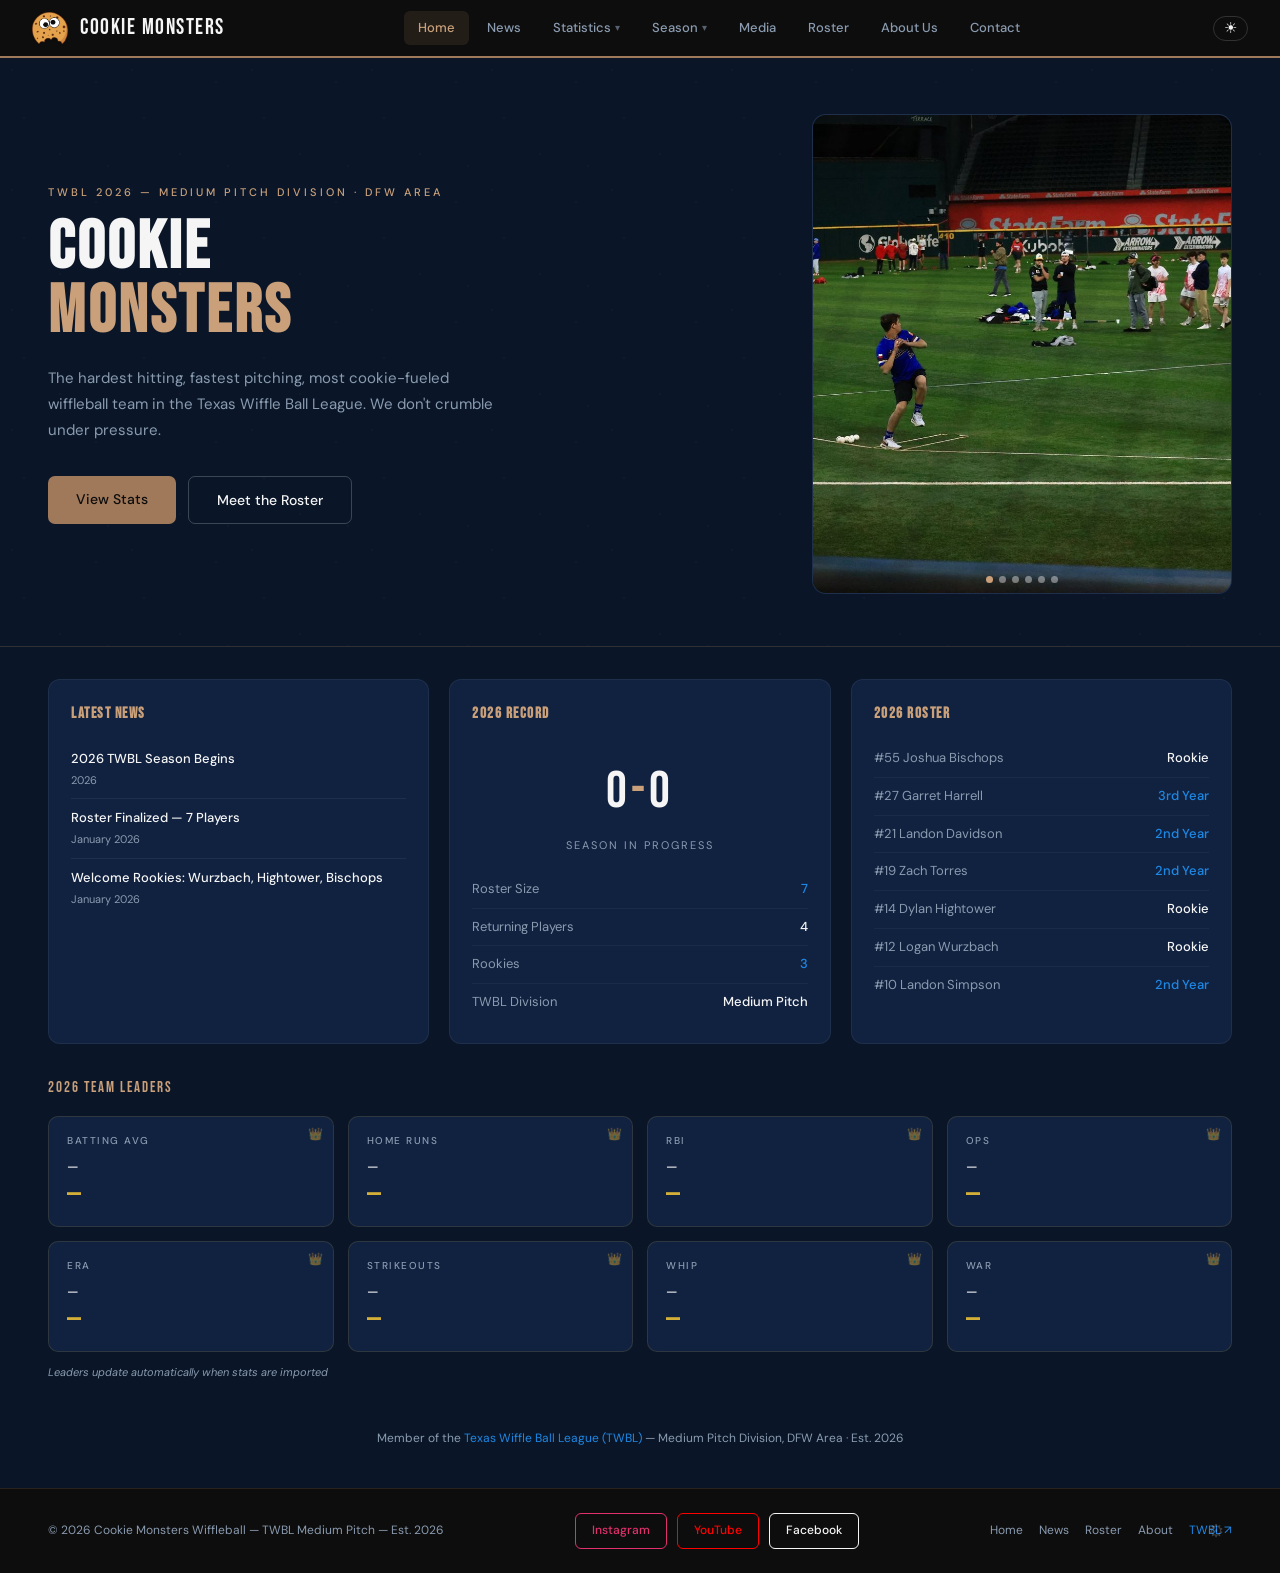
==== commit 30a566d8: "Add files via upload" ====
--- a/index.html
+++ b/index.html
@@ -3,7 +3,7 @@
 <head>
   <meta charset="UTF-8"/>
   <meta name="viewport" content="width=device-width, initial-scale=1.0"/>
-  <title>Cookie Monsters — TWBL Wiffleball</title>
+  <title>Cookie Monsters Wiffle</title>
   <meta name="description" content="Cookie Monsters wiffleball team — TWBL Medium Pitch Division, DFW Area. Est. 2026."/>
   <link rel="icon" type="image/png" href="assets/logo-transparent.png"/>
   <link rel="stylesheet" href="style.css"/>
@@ -44,6 +44,7 @@
     <li><a class="nav-link" data-page="media" href="#media" onclick="showPage('media')">Media</a></li>
     <li><a class="nav-link" data-page="roster" href="#roster" onclick="showPage('roster')">Roster</a></li>
     <li><a class="nav-link" data-page="about"  href="#about"  onclick="showPage('about')">About Us</a></li>
+    <li><a class="nav-link" data-page="contact" href="#contact" onclick="showPage('contact')">Contact</a></li>
   </ul>
   <button class="theme-toggle" id="theme-toggle" onclick="toggleTheme()" aria-label="Toggle theme">☀</button>
   <button class="nav-hamburger" id="hamburger" aria-label="Open menu">
@@ -888,6 +889,59 @@
   </div>
 </div>
 
+
+<!-- CONTACT -->
+<main id="page-contact" class="page">
+  <div class="page-header">
+    <h2>Contact Us</h2>
+    <p>Have a question or want to reach out? We'd love to hear from you.</p>
+  </div>
+
+  <div class="contact-wrapper">
+
+    <!-- Main contact card -->
+    <div class="contact-hero-card">
+      <div class="contact-logo-wrap">
+        <img src="assets/logo-transparent.png" alt="Cookie Monsters Logo" class="contact-logo"/>
+      </div>
+      <div class="contact-hero-text">
+        <div class="contact-tag">Get In Touch</div>
+        <h3 class="contact-heading">Need To Contact Us?</h3>
+        <p class="contact-sub">Whether it's a question about the team, scheduling, media inquiries, or anything else — reach out and we'll get back to you.</p>
+        <a class="contact-email-btn" href="mailto:cookiemonsterwiffle@gmail.com">
+          <span class="contact-email-icon">✉</span>
+          cookiemonsterwiffle@gmail.com
+        </a>
+      </div>
+    </div>
+
+    <!-- Info cards row -->
+    <div class="contact-cards">
+      <div class="contact-info-card">
+        <div class="contact-info-icon">📍</div>
+        <div class="contact-info-label">Location</div>
+        <div class="contact-info-val">DFW Area, Texas</div>
+      </div>
+      <div class="contact-info-card">
+        <div class="contact-info-icon">🏆</div>
+        <div class="contact-info-label">League</div>
+        <div class="contact-info-val">TWBL — Medium Pitch</div>
+      </div>
+      <div class="contact-info-card">
+        <div class="contact-info-icon">📸</div>
+        <div class="contact-info-label">Instagram</div>
+        <div class="contact-info-val"><a href="https://www.instagram.com/cookiemonsterswiffle/" target="_blank" rel="noopener">@cookiemonsterswiffle</a></div>
+      </div>
+      <div class="contact-info-card">
+        <div class="contact-info-icon">▶</div>
+        <div class="contact-info-label">YouTube</div>
+        <div class="contact-info-val"><a href="https://www.youtube.com/@CookieMonstersWiffle" target="_blank" rel="noopener">@CookieMonstersWiffle</a></div>
+      </div>
+    </div>
+
+  </div>
+</main>
+
 <script src="main.js"></script>
 </body>
 </html>
--- a/style.css
+++ b/style.css
@@ -1443,3 +1443,137 @@
   .home-middle-row { grid-template-columns: 1fr; padding: 8px 24px 0; }
   .countdown-val { font-size: 26px; }
 }
+
+/* ─── CONTACT PAGE ────────────────────────────────────────── */
+.contact-wrapper {
+  padding: 28px 48px 56px;
+  display: flex;
+  flex-direction: column;
+  gap: 24px;
+  max-width: 900px;
+}
+
+.contact-hero-card {
+  background: var(--card-bg);
+  border: 1px solid var(--border);
+  border-radius: 16px;
+  padding: 40px 44px;
+  display: flex;
+  align-items: center;
+  gap: 40px;
+  position: relative;
+  overflow: hidden;
+}
+.contact-hero-card::before {
+  content: '';
+  position: absolute;
+  top: 0; left: 0; right: 0;
+  height: 3px;
+  background: linear-gradient(90deg, var(--cookie), var(--blue-bright), var(--cookie-light));
+}
+.contact-logo-wrap {
+  flex-shrink: 0;
+  width: 110px;
+  height: 110px;
+  background: rgba(160,120,90,0.08);
+  border-radius: 50%;
+  border: 2px solid rgba(160,120,90,0.2);
+  display: flex;
+  align-items: center;
+  justify-content: center;
+  padding: 12px;
+}
+.contact-logo { width: 100%; height: 100%; object-fit: contain; }
+.contact-tag {
+  font-size: 10px;
+  font-weight: 500;
+  color: var(--cookie-light);
+  letter-spacing: 3px;
+  text-transform: uppercase;
+  margin-bottom: 10px;
+}
+.contact-heading {
+  font-family: var(--font-display);
+  font-size: 32px;
+  letter-spacing: 2px;
+  color: var(--white);
+  margin-bottom: 10px;
+}
+.contact-sub {
+  font-size: 14px;
+  color: var(--gray);
+  line-height: 1.75;
+  max-width: 480px;
+  margin-bottom: 24px;
+}
+.contact-email-btn {
+  display: inline-flex;
+  align-items: center;
+  gap: 10px;
+  padding: 13px 24px;
+  background: var(--cookie);
+  color: var(--black);
+  font-weight: 500;
+  font-size: 14px;
+  border-radius: 8px;
+  text-decoration: none;
+  transition: background var(--transition), transform var(--transition);
+  letter-spacing: 0.3px;
+}
+.contact-email-btn:hover {
+  background: var(--cookie-light);
+  transform: translateY(-2px);
+}
+.contact-email-icon { font-size: 16px; }
+
+.contact-cards {
+  display: grid;
+  grid-template-columns: repeat(4, 1fr);
+  gap: 14px;
+}
+.contact-info-card {
+  background: var(--card-bg);
+  border: 1px solid var(--border);
+  border-radius: 12px;
+  padding: 20px 18px;
+  text-align: center;
+  transition: border-color var(--transition), transform var(--transition);
+}
+.contact-info-card:hover {
+  border-color: rgba(160,120,90,0.3);
+  transform: translateY(-2px);
+}
+.contact-info-icon { font-size: 22px; margin-bottom: 8px; }
+.contact-info-label {
+  font-size: 10px;
+  font-weight: 500;
+  color: var(--gray);
+  letter-spacing: 1.5px;
+  text-transform: uppercase;
+  margin-bottom: 6px;
+}
+.contact-info-val {
+  font-size: 13px;
+  font-weight: 500;
+  color: var(--white);
+}
+.contact-info-val a { color: var(--blue-bright); text-decoration: none; }
+.contact-info-val a:hover { text-decoration: underline; }
+
+/* Light mode */
+body.light .contact-heading { color: #1c2333; }
+body.light .contact-hero-card,
+body.light .contact-info-card { background: #ffffff; }
+body.light .contact-email-btn { color: #0d0d0d; }
+
+/* Responsive */
+@media(max-width:900px){
+  .contact-wrapper { padding: 20px 24px 40px; }
+  .contact-hero-card { flex-direction: column; text-align: center; padding: 28px 24px; gap: 20px; }
+  .contact-sub { max-width: 100%; }
+  .contact-cards { grid-template-columns: repeat(2, 1fr); }
+}
+@media(max-width:500px){
+  .contact-cards { grid-template-columns: 1fr 1fr; }
+  .contact-heading { font-size: 26px; }
+}
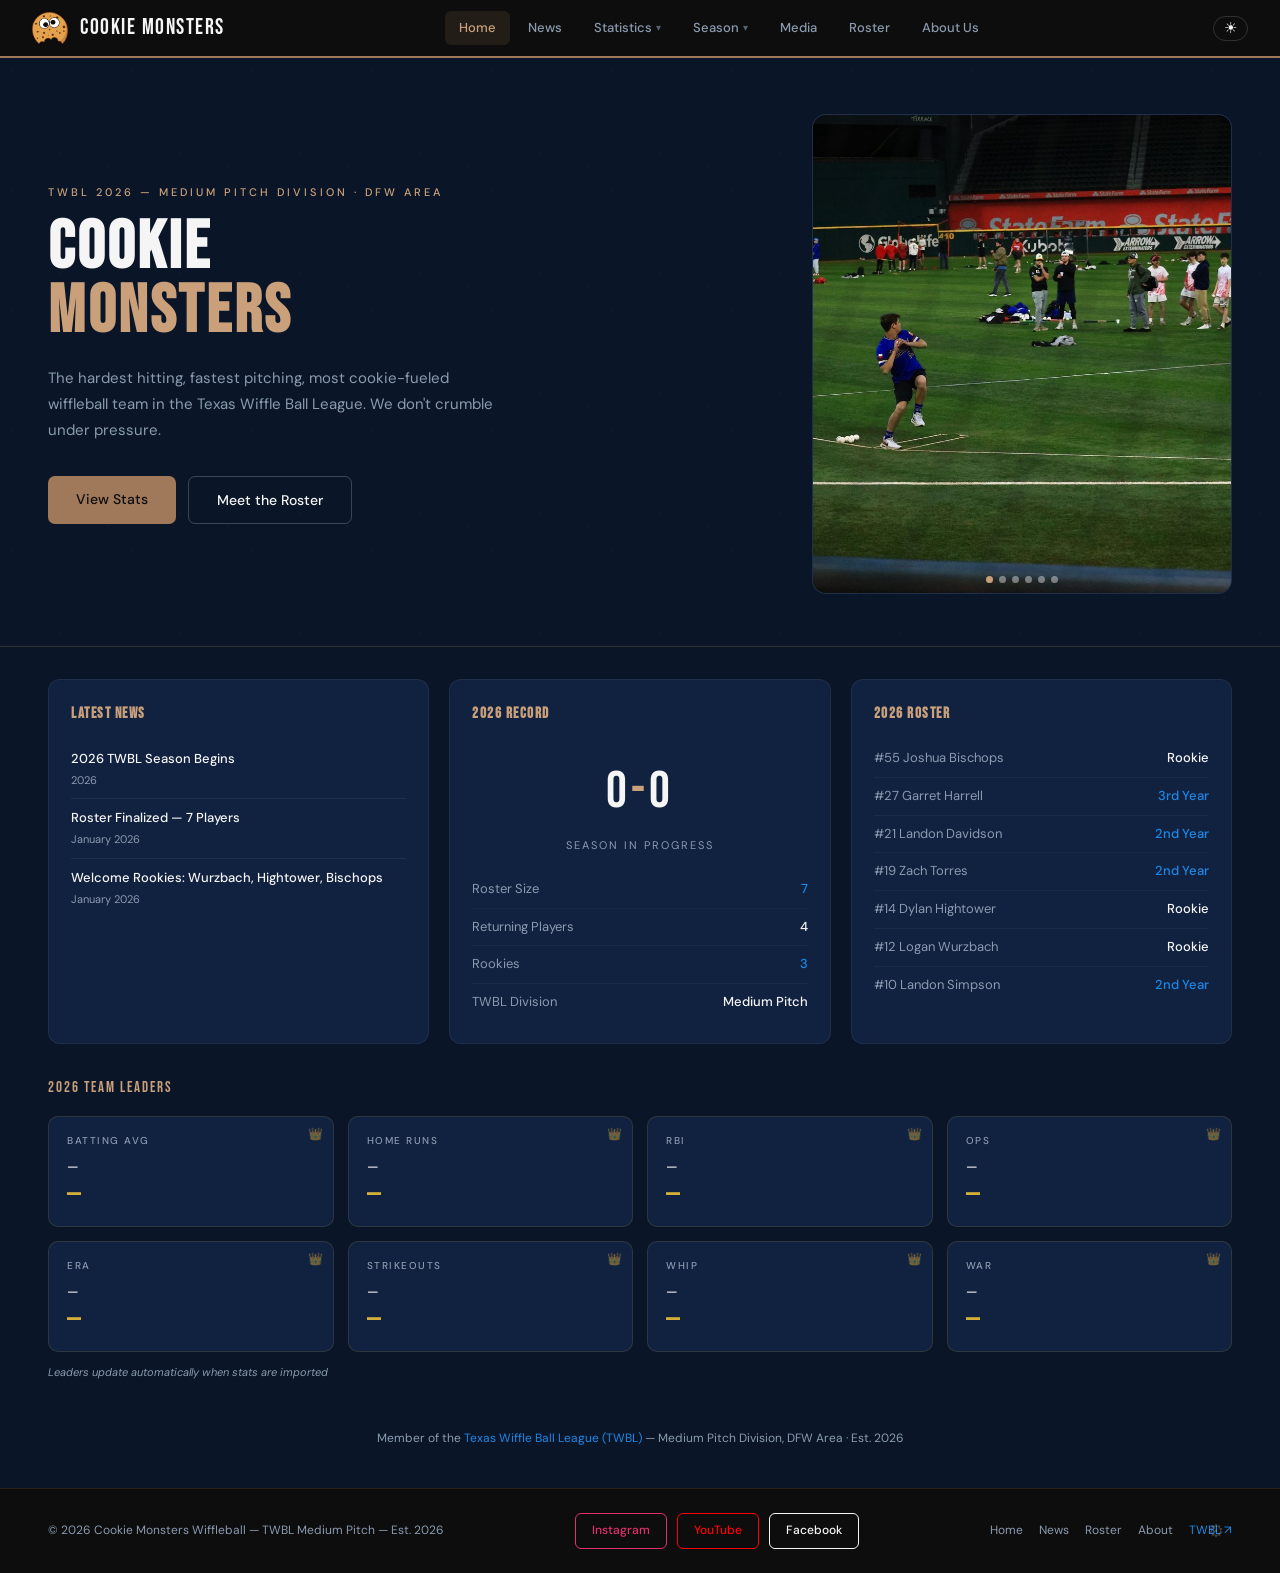
==== commit dbba7367: "Add files via upload" ====
--- a/index.html
+++ b/index.html
@@ -44,7 +44,6 @@
     <li><a class="nav-link" data-page="media" href="#media" onclick="showPage('media')">Media</a></li>
     <li><a class="nav-link" data-page="roster" href="#roster" onclick="showPage('roster')">Roster</a></li>
     <li><a class="nav-link" data-page="about"  href="#about"  onclick="showPage('about')">About Us</a></li>
-    <li><a class="nav-link" data-page="contact" href="#contact" onclick="showPage('contact')">Contact</a></li>
   </ul>
   <button class="theme-toggle" id="theme-toggle" onclick="toggleTheme()" aria-label="Toggle theme">☀</button>
   <button class="nav-hamburger" id="hamburger" aria-label="Open menu">
@@ -889,59 +888,6 @@
   </div>
 </div>
 
-
-<!-- CONTACT -->
-<main id="page-contact" class="page">
-  <div class="page-header">
-    <h2>Contact Us</h2>
-    <p>Have a question or want to reach out? We'd love to hear from you.</p>
-  </div>
-
-  <div class="contact-wrapper">
-
-    <!-- Main contact card -->
-    <div class="contact-hero-card">
-      <div class="contact-logo-wrap">
-        <img src="assets/logo-transparent.png" alt="Cookie Monsters Logo" class="contact-logo"/>
-      </div>
-      <div class="contact-hero-text">
-        <div class="contact-tag">Get In Touch</div>
-        <h3 class="contact-heading">Need To Contact Us?</h3>
-        <p class="contact-sub">Whether it's a question about the team, scheduling, media inquiries, or anything else — reach out and we'll get back to you.</p>
-        <a class="contact-email-btn" href="mailto:cookiemonsterwiffle@gmail.com">
-          <span class="contact-email-icon">✉</span>
-          cookiemonsterwiffle@gmail.com
-        </a>
-      </div>
-    </div>
-
-    <!-- Info cards row -->
-    <div class="contact-cards">
-      <div class="contact-info-card">
-        <div class="contact-info-icon">📍</div>
-        <div class="contact-info-label">Location</div>
-        <div class="contact-info-val">DFW Area, Texas</div>
-      </div>
-      <div class="contact-info-card">
-        <div class="contact-info-icon">🏆</div>
-        <div class="contact-info-label">League</div>
-        <div class="contact-info-val">TWBL — Medium Pitch</div>
-      </div>
-      <div class="contact-info-card">
-        <div class="contact-info-icon">📸</div>
-        <div class="contact-info-label">Instagram</div>
-        <div class="contact-info-val"><a href="https://www.instagram.com/cookiemonsterswiffle/" target="_blank" rel="noopener">@cookiemonsterswiffle</a></div>
-      </div>
-      <div class="contact-info-card">
-        <div class="contact-info-icon">▶</div>
-        <div class="contact-info-label">YouTube</div>
-        <div class="contact-info-val"><a href="https://www.youtube.com/@CookieMonstersWiffle" target="_blank" rel="noopener">@CookieMonstersWiffle</a></div>
-      </div>
-    </div>
-
-  </div>
-</main>
-
 <script src="main.js"></script>
 </body>
 </html>
--- a/style.css
+++ b/style.css
@@ -1442,138 +1442,4 @@
 @media(max-width:900px){
   .home-middle-row { grid-template-columns: 1fr; padding: 8px 24px 0; }
   .countdown-val { font-size: 26px; }
-}
-
-/* ─── CONTACT PAGE ────────────────────────────────────────── */
-.contact-wrapper {
-  padding: 28px 48px 56px;
-  display: flex;
-  flex-direction: column;
-  gap: 24px;
-  max-width: 900px;
-}
-
-.contact-hero-card {
-  background: var(--card-bg);
-  border: 1px solid var(--border);
-  border-radius: 16px;
-  padding: 40px 44px;
-  display: flex;
-  align-items: center;
-  gap: 40px;
-  position: relative;
-  overflow: hidden;
-}
-.contact-hero-card::before {
-  content: '';
-  position: absolute;
-  top: 0; left: 0; right: 0;
-  height: 3px;
-  background: linear-gradient(90deg, var(--cookie), var(--blue-bright), var(--cookie-light));
-}
-.contact-logo-wrap {
-  flex-shrink: 0;
-  width: 110px;
-  height: 110px;
-  background: rgba(160,120,90,0.08);
-  border-radius: 50%;
-  border: 2px solid rgba(160,120,90,0.2);
-  display: flex;
-  align-items: center;
-  justify-content: center;
-  padding: 12px;
-}
-.contact-logo { width: 100%; height: 100%; object-fit: contain; }
-.contact-tag {
-  font-size: 10px;
-  font-weight: 500;
-  color: var(--cookie-light);
-  letter-spacing: 3px;
-  text-transform: uppercase;
-  margin-bottom: 10px;
-}
-.contact-heading {
-  font-family: var(--font-display);
-  font-size: 32px;
-  letter-spacing: 2px;
-  color: var(--white);
-  margin-bottom: 10px;
-}
-.contact-sub {
-  font-size: 14px;
-  color: var(--gray);
-  line-height: 1.75;
-  max-width: 480px;
-  margin-bottom: 24px;
-}
-.contact-email-btn {
-  display: inline-flex;
-  align-items: center;
-  gap: 10px;
-  padding: 13px 24px;
-  background: var(--cookie);
-  color: var(--black);
-  font-weight: 500;
-  font-size: 14px;
-  border-radius: 8px;
-  text-decoration: none;
-  transition: background var(--transition), transform var(--transition);
-  letter-spacing: 0.3px;
-}
-.contact-email-btn:hover {
-  background: var(--cookie-light);
-  transform: translateY(-2px);
-}
-.contact-email-icon { font-size: 16px; }
-
-.contact-cards {
-  display: grid;
-  grid-template-columns: repeat(4, 1fr);
-  gap: 14px;
-}
-.contact-info-card {
-  background: var(--card-bg);
-  border: 1px solid var(--border);
-  border-radius: 12px;
-  padding: 20px 18px;
-  text-align: center;
-  transition: border-color var(--transition), transform var(--transition);
-}
-.contact-info-card:hover {
-  border-color: rgba(160,120,90,0.3);
-  transform: translateY(-2px);
-}
-.contact-info-icon { font-size: 22px; margin-bottom: 8px; }
-.contact-info-label {
-  font-size: 10px;
-  font-weight: 500;
-  color: var(--gray);
-  letter-spacing: 1.5px;
-  text-transform: uppercase;
-  margin-bottom: 6px;
-}
-.contact-info-val {
-  font-size: 13px;
-  font-weight: 500;
-  color: var(--white);
-}
-.contact-info-val a { color: var(--blue-bright); text-decoration: none; }
-.contact-info-val a:hover { text-decoration: underline; }
-
-/* Light mode */
-body.light .contact-heading { color: #1c2333; }
-body.light .contact-hero-card,
-body.light .contact-info-card { background: #ffffff; }
-body.light .contact-email-btn { color: #0d0d0d; }
-
-/* Responsive */
-@media(max-width:900px){
-  .contact-wrapper { padding: 20px 24px 40px; }
-  .contact-hero-card { flex-direction: column; text-align: center; padding: 28px 24px; gap: 20px; }
-  .contact-sub { max-width: 100%; }
-  .contact-cards { grid-template-columns: repeat(2, 1fr); }
-}
-@media(max-width:500px){
-  .contact-cards { grid-template-columns: 1fr 1fr; }
-  .contact-heading { font-size: 26px; }
-}
+}
